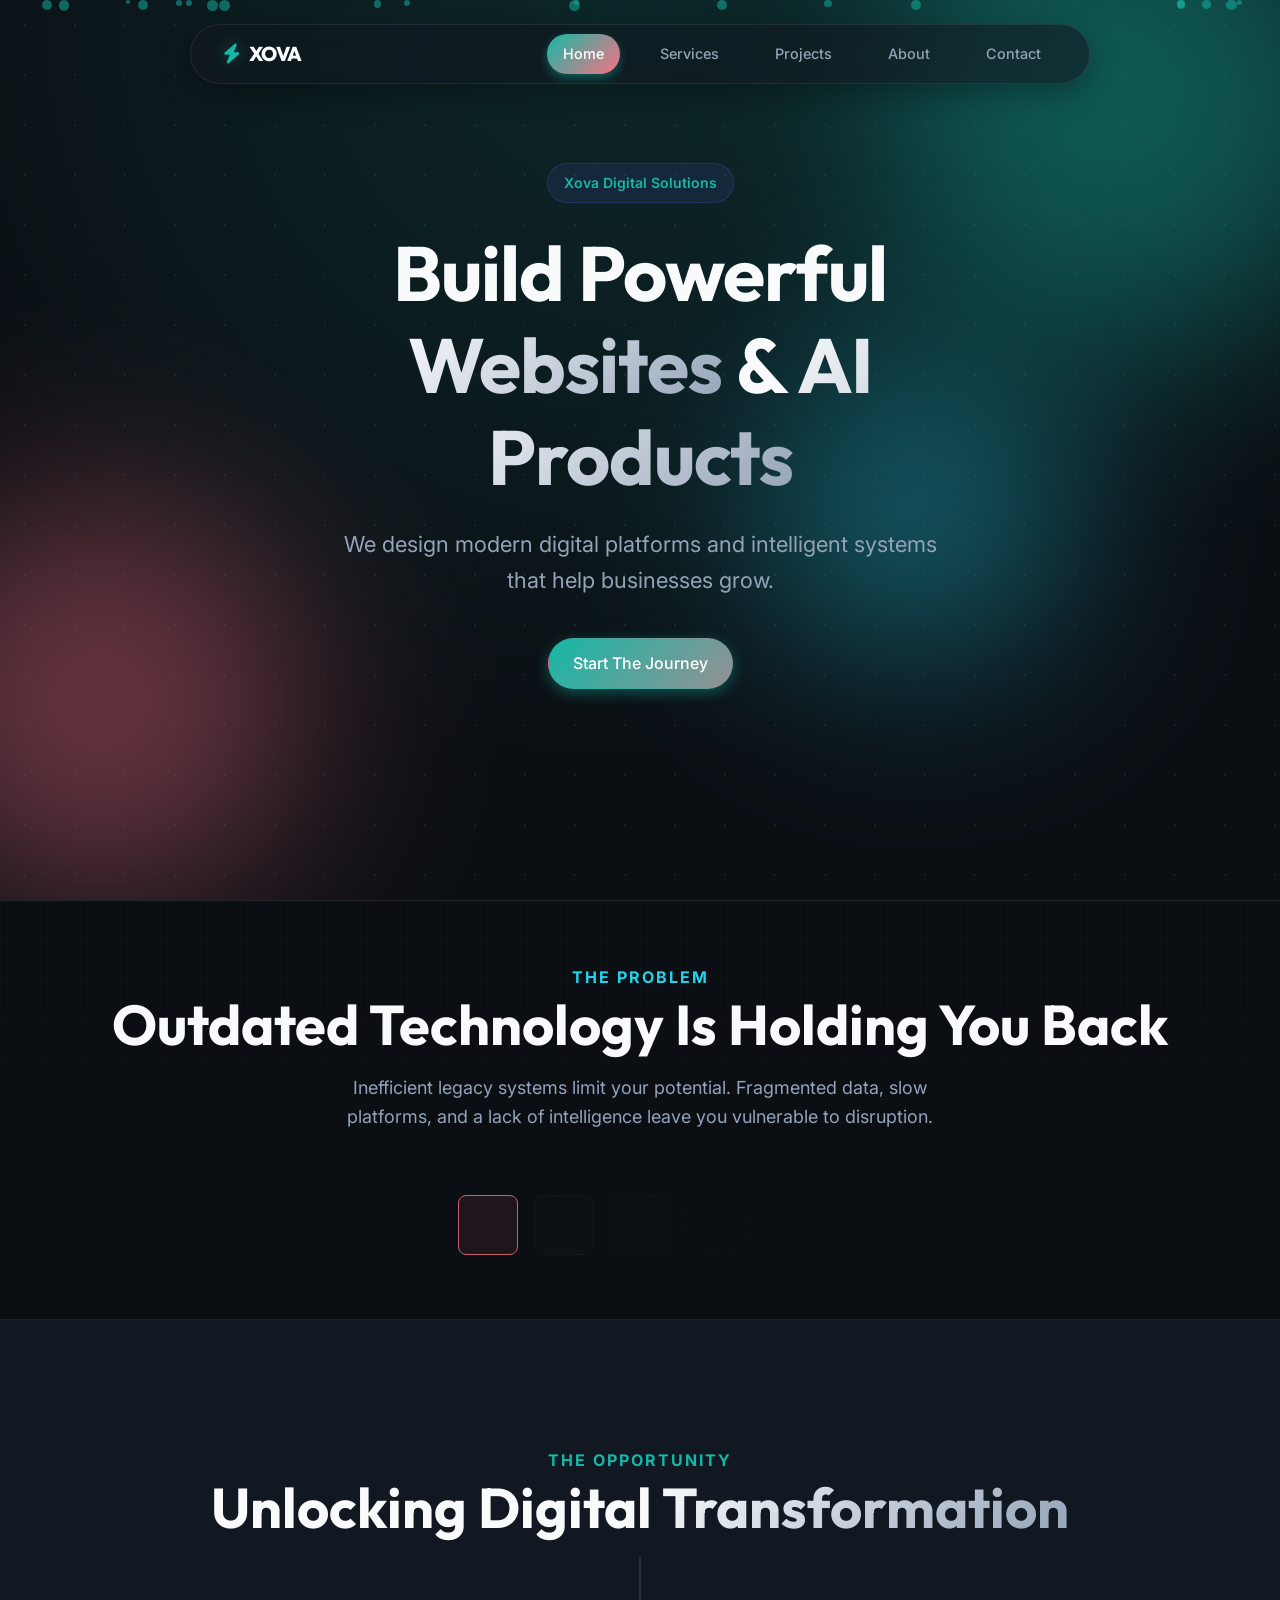
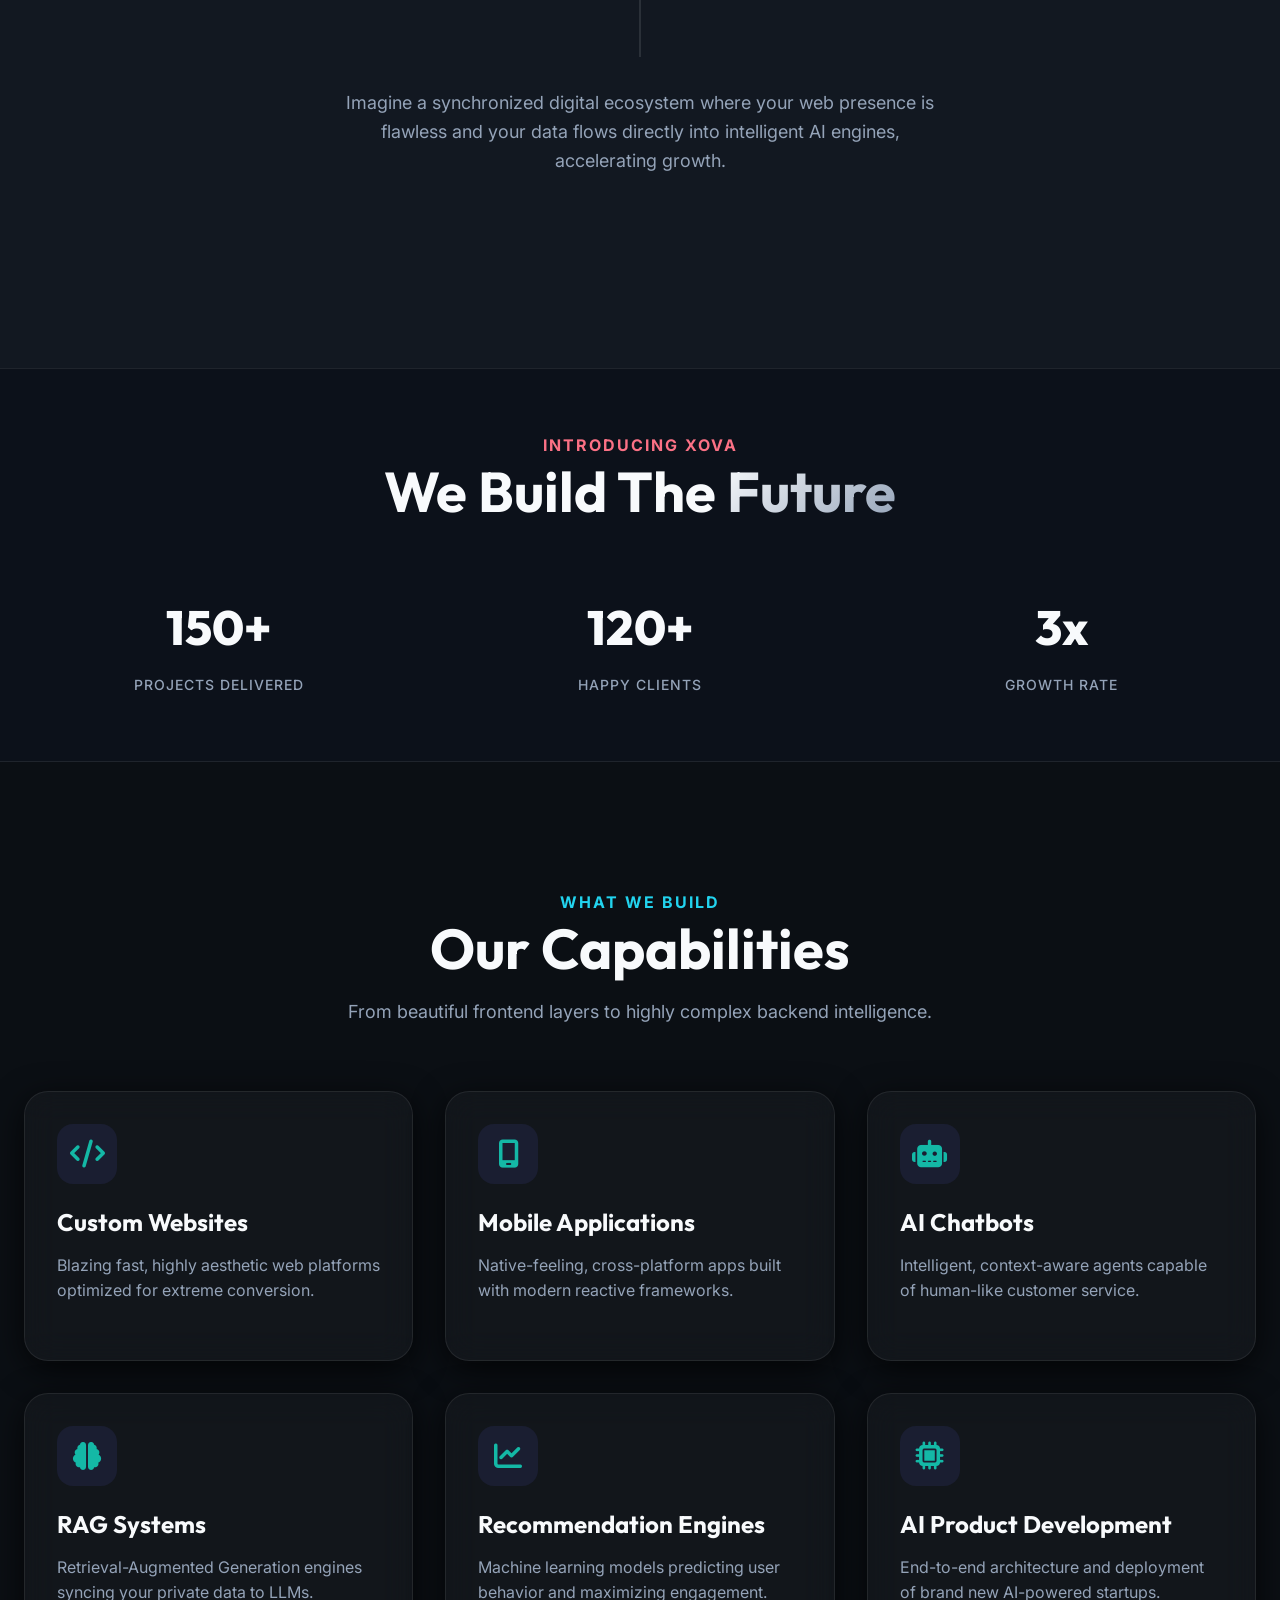
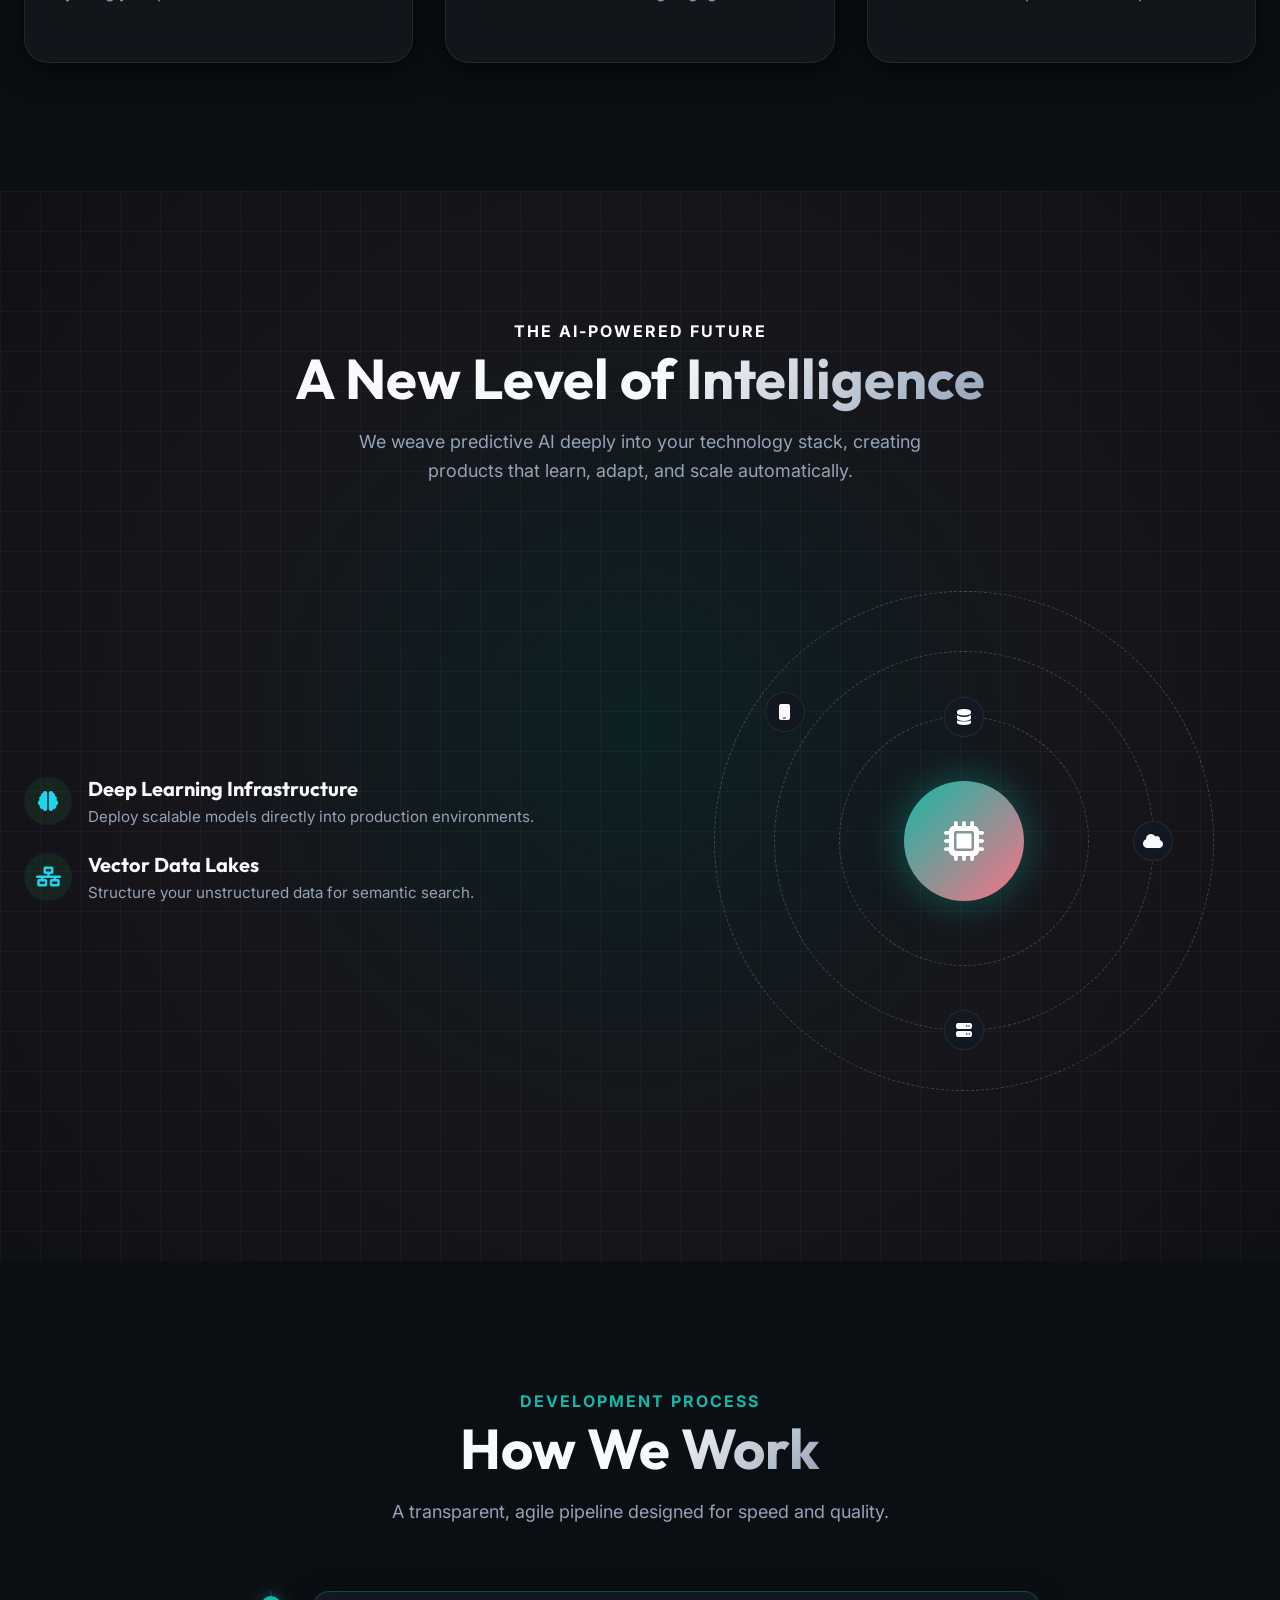
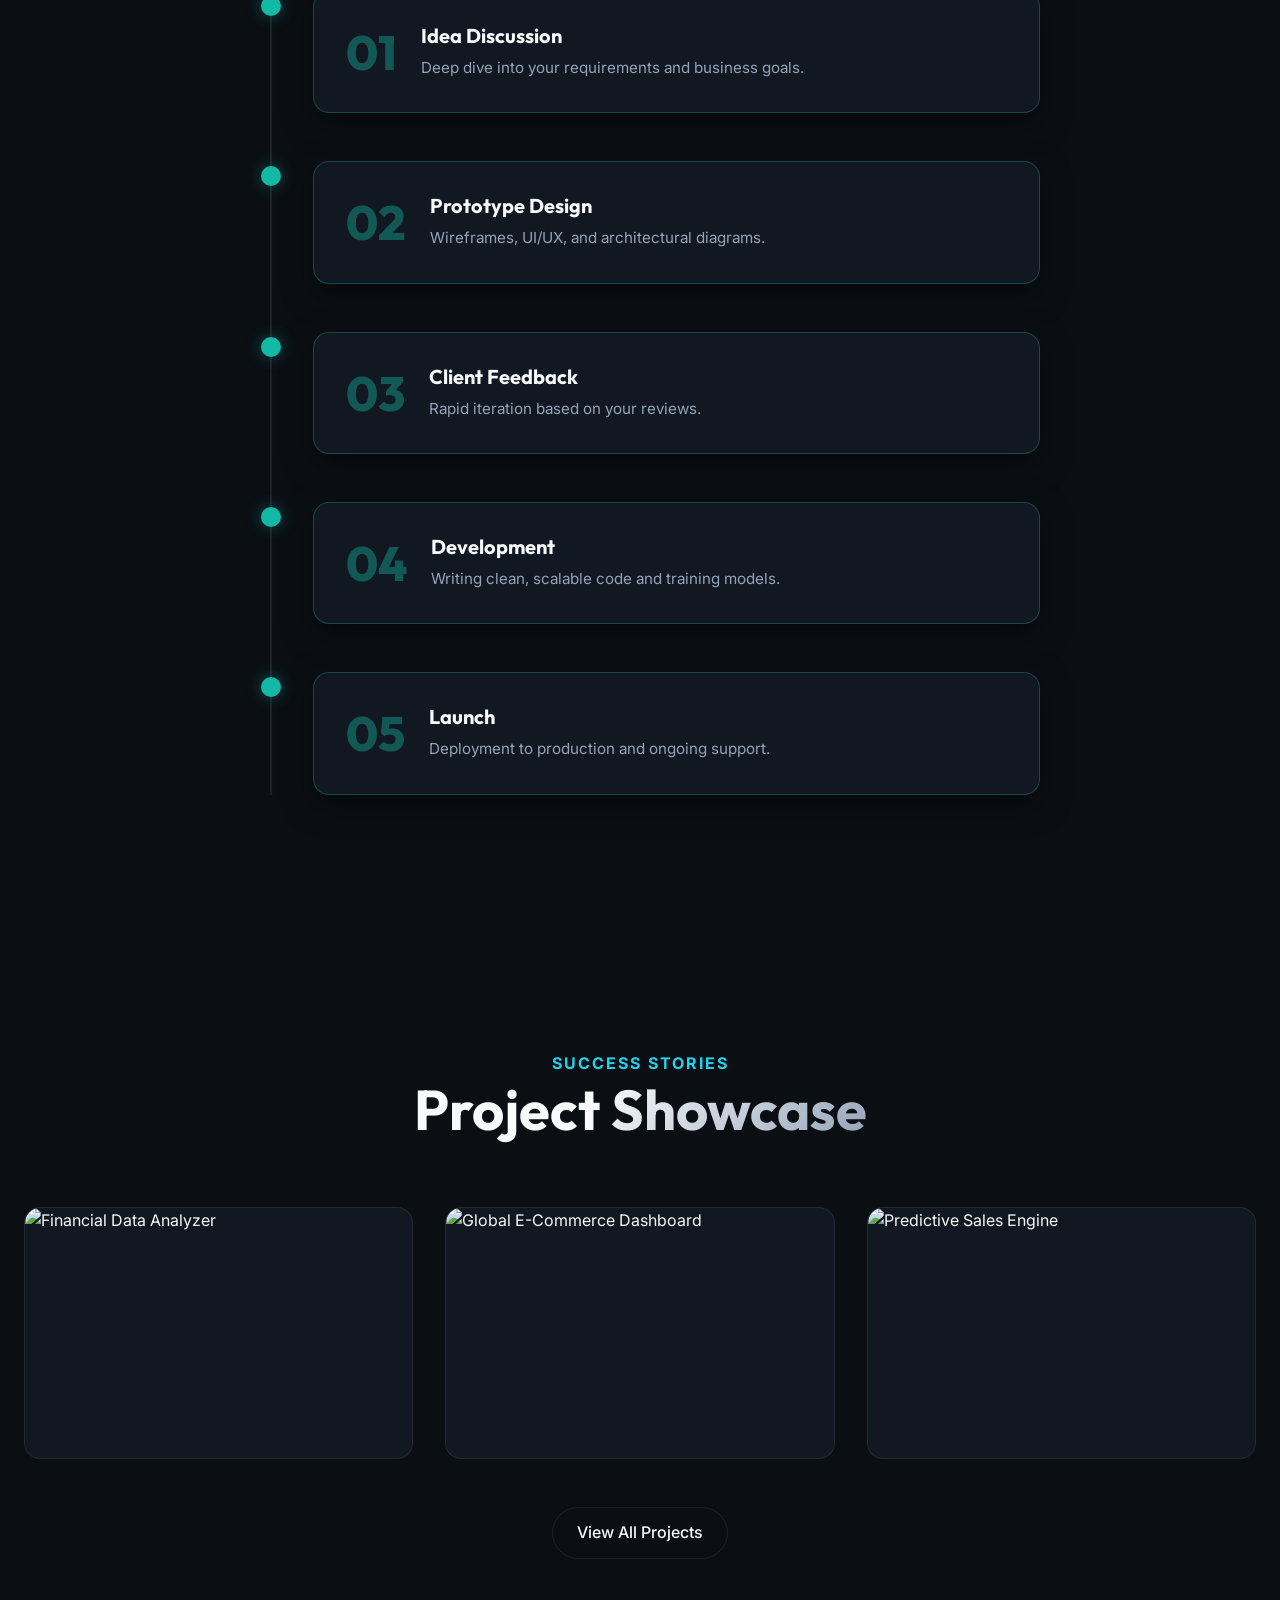
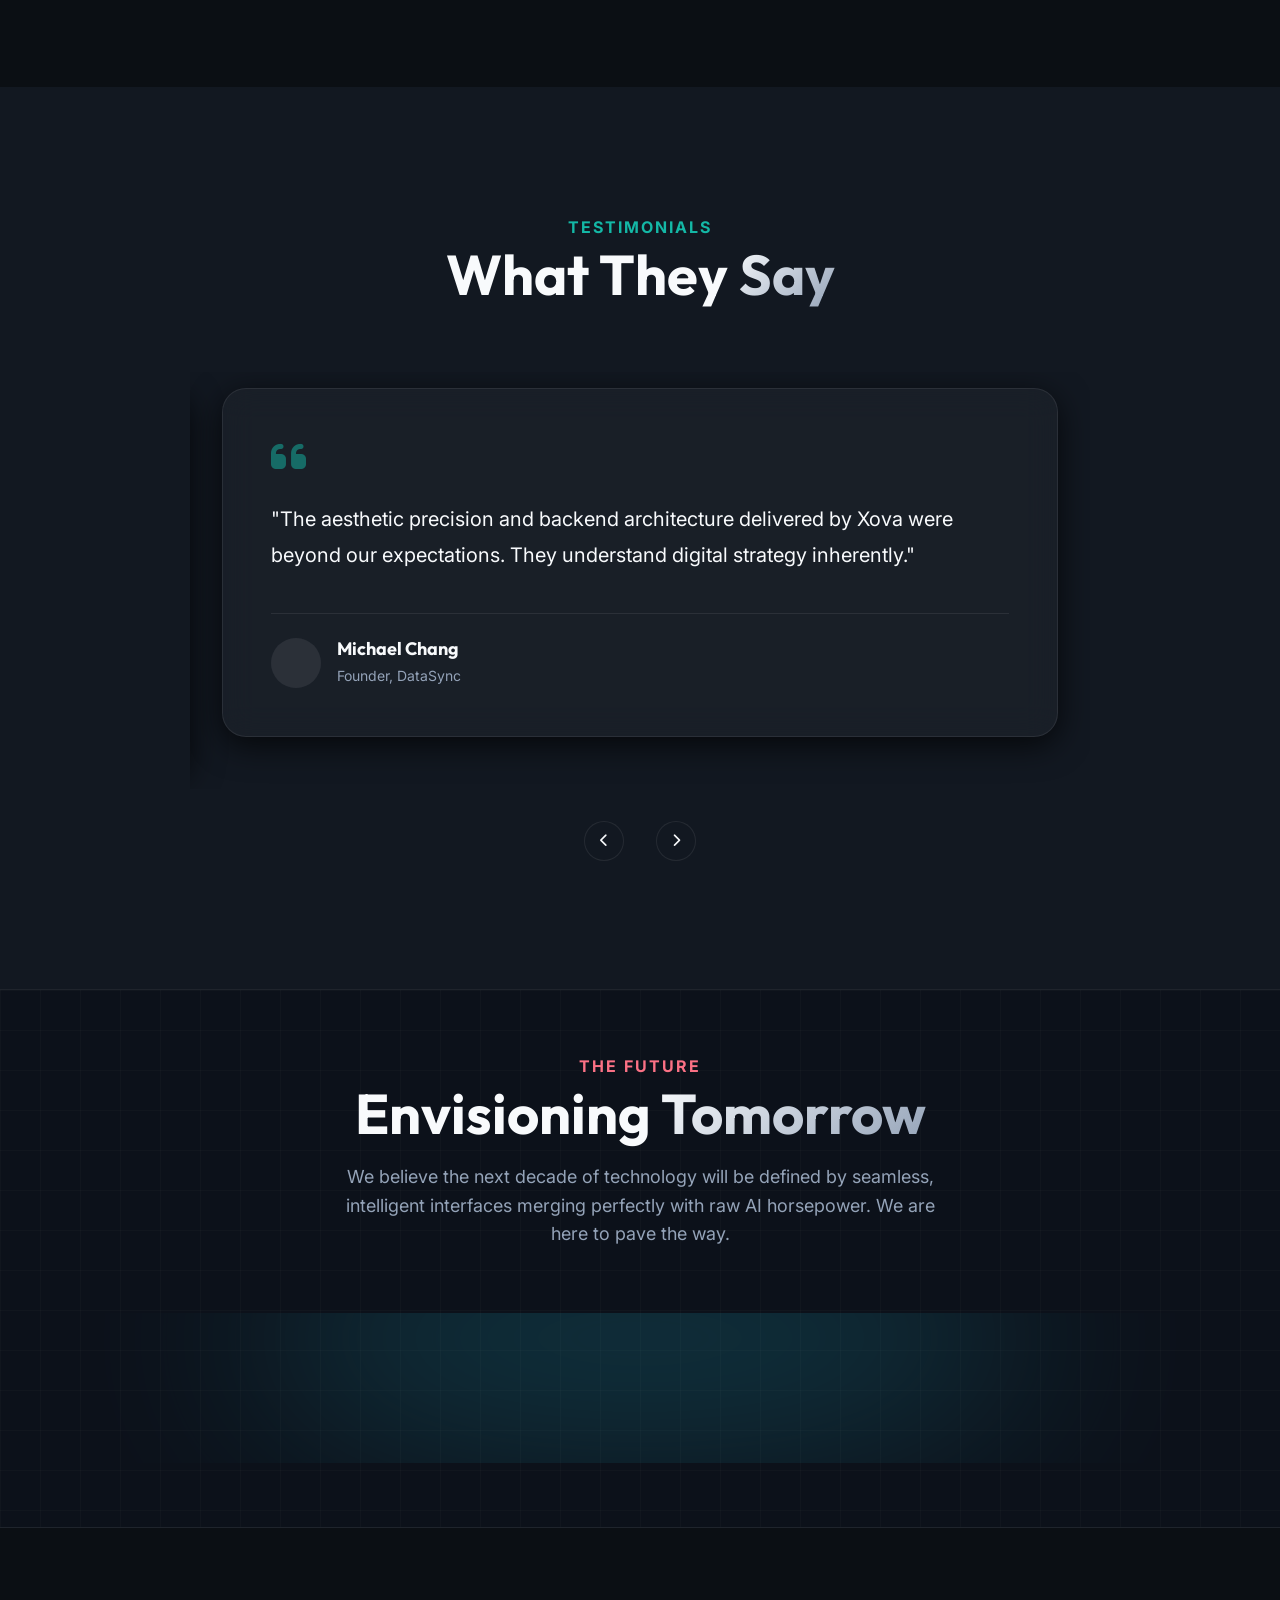
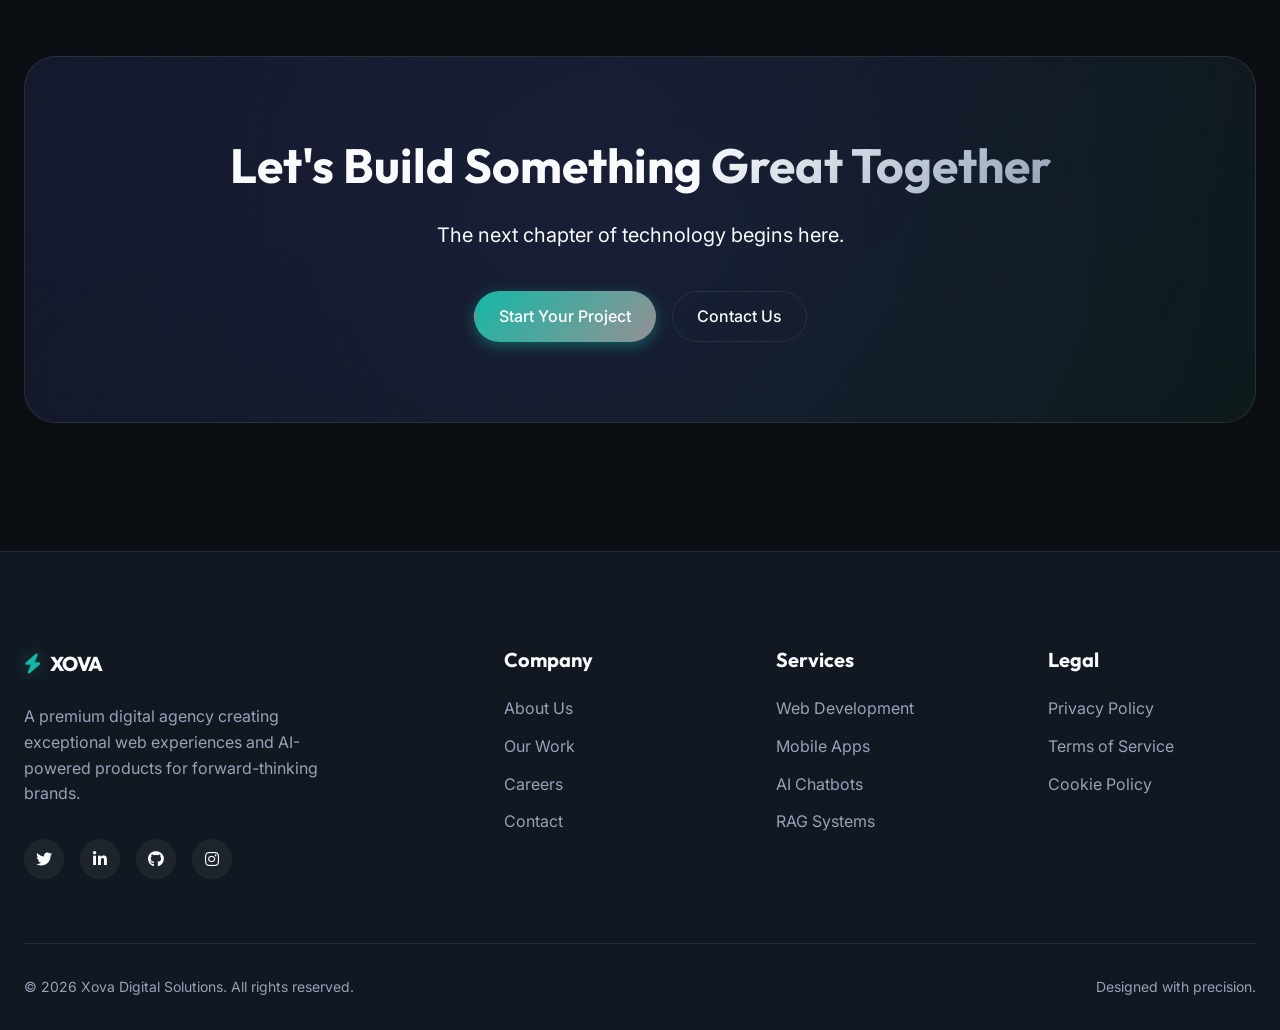
==== index.html @ dce2404e "fix structure" ====
<!DOCTYPE html>
<html lang="en">

<head>
    <meta charset="UTF-8">
    <meta name="viewport" content="width=device-width, initial-scale=1.0">
    <title>Xova Digital Solutions</title>

    <!-- FontAwesome -->
    <link rel="stylesheet" href="https://cdnjs.cloudflare.com/ajax/libs/font-awesome/6.4.0/css/all.min.css">

    <!-- Custom CSS -->
    <link rel="stylesheet" href="css/styles.css">
</head>

<body>

    <!-- Scroll Progress Bar -->
    <div class="scroll-progress-container">
        <div class="scroll-progress-bar" id="scrollProgress"></div>
    </div>

    <!-- ================= NAVIGATION BAR ================= -->
    <nav class="navbar">
        <div class="container">
            <a href="index.html" class="logo">
                <i class="fa-solid fa-bolt logo-accent"></i> XOVA
            </a>

            <div class="nav-links">
                <a href="index.html" class="active">Home</a>
                <a href="services.html">Services</a>
                <a href="projects.html">Projects</a>
                <a href="about.html">About</a>
                <a href="contact.html">Contact</a>
            </div>

            <button class="mobile-menu-btn">
                <i class="fa-solid fa-bars"></i>
            </button>
        </div>
    </nav>

    <!-- ================= HERO SECTION ================= -->
    <section class="hero" id="home">
        <div class="hero-bg-shapes">
            <div class="dot-grid"></div>
            <div class="particles" id="heroParticles"></div>
            <div class="shape shape-1"></div>
            <div class="shape shape-2"></div>
            <div class="shape shape-3"></div>
        </div>
        <div class="container hero-content">
            <div class="hero-badge">Xova Digital Solutions</div>
            <h1 class="reveal">Build Powerful <span class="text-gradient">Websites</span> & <span
                    class="text-gradient">AI Products</span></h1>
            <p class="reveal" style="transition-delay: 0.1s;">We design modern digital platforms and intelligent systems
                that help businesses grow.</p>
            <div class="hero-cta reveal" style="transition-delay: 0.2s;">
                <a href="#problem" class="btn btn-primary">Start The Journey</a>
            </div>
        </div>
    </section>

    <!-- ================= SCENE 1: THE PROBLEM ================= -->
    <section id="problem" class="trust-stats" style="background:var(--dark);">
        <div class="bg-grid broken-grid"></div>
        <div class="container scene-wrapper">
            <div class="section-header reveal">
                <span class="text-accent" style="font-weight: 700; letter-spacing: 2px;">THE PROBLEM</span>
                <h2 class="section-title">Outdated Technology Is Holding You Back</h2>
                <p class="section-subtitle">Inefficient legacy systems limit your potential. Fragmented data, slow
                    platforms, and a lack of intelligence leave you vulnerable to disruption.</p>
            </div>

            <div class="fade-blocks reveal">
                <div class="fade-block"></div>
                <div class="fade-block"></div>
                <div class="fade-block"></div>
                <div class="fade-block"></div>
                <div class="fade-block"></div>
            </div>
        </div>
    </section>

    <!-- ================= SCENE 2: THE OPPORTUNITY ================= -->
    <section id="opportunity" style="background:var(--dark-surface);">
        <div class="container scene-wrapper text-center">
            <div class="section-header reveal">
                <span class="text-primary" style="font-weight: 700; letter-spacing: 2px;">THE OPPORTUNITY</span>
                <h2 class="section-title">Unlocking Digital <span class="text-gradient">Transformation</span></h2>
                <div class="flowing-line-container">
                    <div class="flowing-line-fill"></div>
                </div>
                <p class="section-subtitle">Imagine a synchronized digital ecosystem where your web presence is flawless
                    and your data flows directly into intelligent AI engines, accelerating growth.</p>
            </div>
        </div>
    </section>

    <!-- ================= SCENE 3: INTRODUCING XOVA ================= -->
    <section id="introducing" class="trust-stats">
        <div class="container scene-wrapper">
            <div class="section-header reveal">
                <span class="text-secondary"
                    style="font-weight: 700; letter-spacing: 2px; color:var(--secondary)">INTRODUCING XOVA</span>
                <h2 class="section-title">We Build The <span class="text-gradient">Future</span></h2>
            </div>
            <div class="stats-grid reveal">
                <div class="stat-item">
                    <div class="stat-number" data-target="150+">0</div>
                    <div class="stat-label">Projects Delivered</div>
                </div>
                <div class="stat-item">
                    <div class="stat-number" data-target="120+">0</div>
                    <div class="stat-label">Happy Clients</div>
                </div>
                <div class="stat-item">
                    <div class="stat-number" data-target="3x">0</div>
                    <div class="stat-label">Growth Rate</div>
                </div>
            </div>
        </div>
    </section>

    <!-- ================= SCENE 4: WHAT WE BUILD ================= -->
    <section id="services">
        <div class="container scene-wrapper">
            <div class="section-header reveal">
                <span class="text-accent" style="font-weight: 700; letter-spacing: 2px;">WHAT WE BUILD</span>
                <h2 class="section-title">Our Capabilities</h2>
                <p class="section-subtitle">From beautiful frontend layers to highly complex backend intelligence.</p>
            </div>

            <div class="services-grid">
                <div class="service-card glass-card reveal">
                    <div class="service-icon"><i class="fa-solid fa-code"></i></div>
                    <h3>Custom Websites</h3>
                    <p>Blazing fast, highly aesthetic web platforms optimized for extreme conversion.</p>
                </div>
                <div class="service-card glass-card reveal" style="transition-delay: 0.1s;">
                    <div class="service-icon"><i class="fa-solid fa-mobile-screen"></i></div>
                    <h3>Mobile Applications</h3>
                    <p>Native-feeling, cross-platform apps built with modern reactive frameworks.</p>
                </div>
                <div class="service-card glass-card reveal" style="transition-delay: 0.2s;">
                    <div class="service-icon"><i class="fa-solid fa-robot"></i></div>
                    <h3>AI Chatbots</h3>
                    <p>Intelligent, context-aware agents capable of human-like customer service.</p>
                </div>
                <div class="service-card glass-card reveal" style="transition-delay: 0.3s;">
                    <div class="service-icon"><i class="fa-solid fa-brain"></i></div>
                    <h3>RAG Systems</h3>
                    <p>Retrieval-Augmented Generation engines syncing your private data to LLMs.</p>
                </div>
                <div class="service-card glass-card reveal" style="transition-delay: 0.4s;">
                    <div class="service-icon"><i class="fa-solid fa-chart-line"></i></div>
                    <h3>Recommendation Engines</h3>
                    <p>Machine learning models predicting user behavior and maximizing engagement.</p>
                </div>
                <div class="service-card glass-card reveal" style="transition-delay: 0.5s;">
                    <div class="service-icon"><i class="fa-solid fa-microchip"></i></div>
                    <h3>AI Product Development</h3>
                    <p>End-to-end architecture and deployment of brand new AI-powered startups.</p>
                </div>
            </div>
        </div>
    </section>

    <!-- ================= SCENE 5: AI-POWERED SOLUTIONS ================= -->
    <section class="solutions pb-0">
        <!-- Chroma Grid Background -->
        <div class="chroma-waves"></div>
        <div class="chroma-grid-bg"></div>

        <div class="container scene-wrapper">
            <div class="section-header reveal text-center">
                <span style="color:white; font-weight: 700; letter-spacing: 2px;">THE AI-POWERED FUTURE</span>
                <h2 class="section-title">A New Level of <span class="text-gradient"
                        style="color:var(--primary)">Intelligence</span></h2>
                <p class="section-subtitle">We weave predictive AI deeply into your technology stack, creating products
                    that learn, adapt, and scale automatically.</p>
            </div>

            <div class="solutions-grid" style="margin-top: 4rem;">
                <div class="solutions-content reveal-left">
                    <div class="solutions-list">
                        <div class="solution-item">
                            <div class="solution-icon"><i class="fa-solid fa-brain"></i></div>
                            <div class="solution-text">
                                <h4>Deep Learning Infrastructure</h4>
                                <p>Deploy scalable models directly into production environments.</p>
                            </div>
                        </div>
                        <div class="solution-item">
                            <div class="solution-icon"><i class="fa-solid fa-network-wired"></i></div>
                            <div class="solution-text">
                                <h4>Vector Data Lakes</h4>
                                <p>Structure your unstructured data for semantic search.</p>
                            </div>
                        </div>
                    </div>
                </div>

                <div class="solutions-visual reveal-right">
                    <div class="orbit orbit-1">
                        <div class="orbit-node"><i class="fa-solid fa-database"></i></div>
                    </div>
                    <div class="orbit orbit-2">
                        <div class="orbit-node"><i class="fa-solid fa-server"></i></div>
                        <div class="orbit-node"><i class="fa-solid fa-cloud"></i></div>
                    </div>
                    <div class="orbit orbit-3">
                        <div class="orbit-node"><i class="fa-solid fa-mobile"></i></div>
                    </div>
                    <div class="ai-core">
                        <i class="fa-solid fa-microchip"></i>
                    </div>
                </div>
            </div>
        </div>
    </section>

    <!-- ================= SCENE 6: HOW WE WORK ================= -->
    <section class="process" id="process">
        <div class="container scene-wrapper">
            <div class="section-header reveal">
                <span class="text-primary" style="font-weight: 700; letter-spacing: 2px;">DEVELOPMENT PROCESS</span>
                <h2 class="section-title">How We <span class="text-gradient">Work</span></h2>
                <p class="section-subtitle">A transparent, agile pipeline designed for speed and quality.</p>
            </div>

            <div class="timeline-container">
                <div class="timeline-line">
                    <div class="timeline-progress"></div>
                </div>

                <div class="timeline-steps">
                    <div class="timeline-step">
                        <div class="step-dot"></div>
                        <div class="step-content">
                            <div class="step-number">01</div>
                            <div class="step-text">
                                <h3>Idea Discussion</h3>
                                <p>Deep dive into your requirements and business goals.</p>
                            </div>
                        </div>
                    </div>

                    <div class="timeline-step">
                        <div class="step-dot"></div>
                        <div class="step-content">
                            <div class="step-number">02</div>
                            <div class="step-text">
                                <h3>Prototype Design</h3>
                                <p>Wireframes, UI/UX, and architectural diagrams.</p>
                            </div>
                        </div>
                    </div>

                    <div class="timeline-step">
                        <div class="step-dot"></div>
                        <div class="step-content">
                            <div class="step-number">03</div>
                            <div class="step-text">
                                <h3>Client Feedback</h3>
                                <p>Rapid iteration based on your reviews.</p>
                            </div>
                        </div>
                    </div>

                    <div class="timeline-step">
                        <div class="step-dot"></div>
                        <div class="step-content">
                            <div class="step-number">04</div>
                            <div class="step-text">
                                <h3>Development</h3>
                                <p>Writing clean, scalable code and training models.</p>
                            </div>
                        </div>
                    </div>

                    <div class="timeline-step">
                        <div class="step-dot"></div>
                        <div class="step-content">
                            <div class="step-number">05</div>
                            <div class="step-text">
                                <h3>Launch</h3>
                                <p>Deployment to production and ongoing support.</p>
                            </div>
                        </div>
                    </div>
                </div>
            </div>
        </div>
    </section>

    <!-- ================= SCENE 7: PROJECT SHOWCASE ================= -->
    <section class="projects">
        <div class="container scene-wrapper">
            <div class="section-header reveal">
                <span class="text-accent" style="font-weight: 700; letter-spacing: 2px;">SUCCESS STORIES</span>
                <h2 class="section-title">Project <span class="text-gradient">Showcase</span></h2>
            </div>

            <div class="projects-grid">
                <div class="project-card reveal">
                    <div class="project-img">
                        <img src="https://images.unsplash.com/photo-1551288049-bebda4e38f71?ixlib=rb-4.0.3&auto=format&fit=crop&w=800&q=80"
                            alt="Financial Data Analyzer" loading="lazy">
                    </div>
                    <div class="project-overlay">
                        <span class="project-category">AI Integration</span>
                        <h3 class="project-title">Financial Data Analyzer</h3>
                        <a href="projects.html" class="view-project-btn">Read Story <i
                                class="fa-solid fa-arrow-right"></i></a>
                    </div>
                </div>
                <div class="project-card reveal" style="transition-delay: 0.1s;">
                    <div class="project-img">
                        <img src="https://images.unsplash.com/photo-1460925895917-afdab827c52f?ixlib=rb-4.0.3&auto=format&fit=crop&w=800&q=80"
                            alt="Global E-Commerce Dashboard" loading="lazy">
                    </div>
                    <div class="project-overlay">
                        <span class="project-category">Web Platform</span>
                        <h3 class="project-title">Global E-Commerce Dashboard</h3>
                        <a href="projects.html" class="view-project-btn">Read Story <i
                                class="fa-solid fa-arrow-right"></i></a>
                    </div>
                </div>
                <div class="project-card reveal" style="transition-delay: 0.2s;">
                    <div class="project-img">
                        <img src="https://images.unsplash.com/photo-1526628953301-3e589a6a8b74?ixlib=rb-4.0.3&auto=format&fit=crop&w=800&q=80"
                            alt="Predictive Sales Engine" loading="lazy">
                    </div>
                    <div class="project-overlay">
                        <span class="project-category">Machine Learning</span>
                        <h3 class="project-title">Predictive Sales Engine</h3>
                        <a href="projects.html" class="view-project-btn">Read Story <i
                                class="fa-solid fa-arrow-right"></i></a>
                    </div>
                </div>
            </div>
            <div class="text-center" style="margin-top: 3rem;">
                <a href="projects.html" class="btn btn-outline reveal">View All Projects</a>
            </div>
        </div>
    </section>

    <!-- ================= SCENE 8: CLIENT TESTIMONIALS ================= -->
    <section class="testimonials" style="background:var(--dark-surface);">
        <div class="container scene-wrapper">
            <div class="section-header reveal">
                <span class="text-primary" style="font-weight: 700; letter-spacing: 2px;">TESTIMONIALS</span>
                <h2 class="section-title">What They <span class="text-gradient">Say</span></h2>
            </div>

            <div class="testimonial-slider reveal">
                <div class="testimonial-track-container">
                    <div class="testimonial-track">
                        <div class="testimonial-slide">
                            <div class="glass-card">
                                <i class="fa-solid fa-quote-left quote-icon"></i>
                                <p class="testimonial-text">"Xova completely transformed our narrative. They built not
                                    just a highly performant app, but an intelligent layer over our data that has
                                    tripled our engagement."</p>
                                <div class="testimonial-author">
                                    <div class="author-avatar"
                                        style="background-image: url('https://randus.org/photos/users/1.jpg');"></div>
                                    <div class="author-info">
                                        <h4>Sarah Jenkins</h4>
                                        <span>CTO, TechFlow</span>
                                    </div>
                                </div>
                            </div>
                        </div>
                        <div class="testimonial-slide">
                            <div class="glass-card">
                                <i class="fa-solid fa-quote-left quote-icon"></i>
                                <p class="testimonial-text">"The aesthetic precision and backend architecture delivered
                                    by Xova were beyond our expectations. They understand digital strategy inherently."
                                </p>
                                <div class="testimonial-author">
                                    <div class="author-avatar"
                                        style="background-image: url('https://randus.org/photos/users/2.jpg');"></div>
                                    <div class="author-info">
                                        <h4>Michael Chang</h4>
                                        <span>Founder, DataSync</span>
                                    </div>
                                </div>
                            </div>
                        </div>
                    </div>
                </div>
                <div class="slider-controls">
                    <button class="slider-btn prev"><i class="fa-solid fa-chevron-left"></i></button>
                    <div class="slider-dots">
                        <span class="slider-dot active"></span>
                        <span class="slider-dot"></span>
                    </div>
                    <button class="slider-btn next"><i class="fa-solid fa-chevron-right"></i></button>
                </div>
            </div>
        </div>
    </section>

    <!-- ================= SCENE 9: THE FUTURE ================= -->
    <section id="vision" class="trust-stats pb-0 text-center">
        <div class="bg-grid"></div>
        <div class="container scene-wrapper">
            <div class="section-header reveal">
                <span style="color:var(--secondary); font-weight: 700; letter-spacing: 2px;">THE FUTURE</span>
                <h2 class="section-title">Envisioning <span class="text-gradient">Tomorrow</span></h2>
                <p class="section-subtitle">We believe the next decade of technology will be defined by seamless,
                    intelligent interfaces merging perfectly with raw AI horsepower. We are here to pave the way.</p>
            </div>

            <div class="hero-bg-shapes" style="position: relative; height: 150px; overflow: hidden; margin-top:2rem;">
                <div class="shape shape-3"
                    style="top:-50%; left:50%; width:800px; height:200px; transform: translateX(-50%); opacity:0.2">
                </div>
            </div>
        </div>
    </section>

    <!-- ================= FINAL CALL TO ACTION ================= -->
    <section class="cta">
        <div class="container">
            <div class="cta-box reveal">
                <div class="cta-content">
                    <h2>Let's Build Something <span class="text-gradient">Great Together</span></h2>
                    <p>The next chapter of technology begins here.</p>
                    <div class="cta-buttons">
                        <a href="contact.html" class="btn btn-primary">Start Your Project</a>
                        <a href="contact.html" class="btn btn-outline">Contact Us</a>
                    </div>
                </div>
            </div>
        </div>
    </section>

    <!-- ================= FOOTER ================= -->
    <footer class="footer">
        <div class="container">
            <div class="footer-grid reveal">
                <div class="footer-brand">
                    <a href="index.html" class="logo">
                        <i class="fa-solid fa-bolt logo-accent"></i> XOVA
                    </a>
                    <p>A premium digital agency creating exceptional web experiences and AI-powered products for
                        forward-thinking brands.</p>
                    <div class="social-links">
                        <a href="#"><i class="fa-brands fa-twitter"></i></a>
                        <a href="#"><i class="fa-brands fa-linkedin-in"></i></a>
                        <a href="#"><i class="fa-brands fa-github"></i></a>
                        <a href="#"><i class="fa-brands fa-instagram"></i></a>
                    </div>
                </div>

                <div>
                    <h4 class="footer-title">Company</h4>
                    <ul class="footer-links">
                        <li><a href="about.html">About Us</a></li>
                        <li><a href="projects.html">Our Work</a></li>
                        <li><a href="contact.html">Careers</a></li>
                        <li><a href="contact.html">Contact</a></li>
                    </ul>
                </div>

                <div>
                    <h4 class="footer-title">Services</h4>
                    <ul class="footer-links">
                        <li><a href="services.html">Web Development</a></li>
                        <li><a href="services.html">Mobile Apps</a></li>
                        <li><a href="services.html">AI Chatbots</a></li>
                        <li><a href="services.html">RAG Systems</a></li>
                    </ul>
                </div>

                <div>
                    <h4 class="footer-title">Legal</h4>
                    <ul class="footer-links">
                        <li><a href="#">Privacy Policy</a></li>
                        <li><a href="#">Terms of Service</a></li>
                        <li><a href="#">Cookie Policy</a></li>
                    </ul>
                </div>
            </div>

            <div class="footer-bottom">
                <p>&copy; 2026 Xova Digital Solutions. All rights reserved.</p>
                <p>Designed with precision.</p>
            </div>
        </div>
    </footer>

    <!-- Scripts -->
    <script src="js/script.js"></script>
</body>

</html>
---- css/styles.css ----
/* =========================================
   XOVA DIGITAL SOLUTIONS - DESIGN SYSTEM
   ========================================= */

@import url('https://fonts.googleapis.com/css2?family=Inter:wght@300;400;500;600;700;800&family=Outfit:wght@400;500;600;700;800&display=swap');

:root {
  /* Narrative Color Palette (Teal & Coral) */
  --primary: #14B8A6;
  --secondary: #FB7185;
  --primary-glow: rgba(20, 184, 166, 0.4);
  --dark: #0B0F14;
  --dark-surface: #121821;
  --light: #F8FAFC;
  --accent: #22D3EE;
  --text-muted: #94A3B8;
  --text-light: #F8FAFC;
  --glow-soft: rgba(251, 113, 133, 0.4);
  
  /* Glassmorphism */
  --glass-bg: rgba(18, 24, 33, 0.6);
  --glass-border: rgba(255, 255, 255, 0.08);
  --glass-shadow: 0 8px 32px 0 rgba(0, 0, 0, 0.7);

  /* Gradients */
  --bg-gradient: radial-gradient(circle at top, rgba(20, 184, 166, 0.15), var(--dark) 70%);
  --text-gradient: linear-gradient(135deg, #F8FAFC 0%, #94A3B8 100%);
  --brand-gradient: linear-gradient(135deg, var(--primary) 0%, var(--secondary) 100%);
  --chroma-gradient: linear-gradient(135deg, #14B8A6, #FB7185, #22D3EE);
  --secondary-gradient: linear-gradient(135deg, #FB7185, #22D3EE);
  
  /* Typography */
  --font-sans: 'Inter', sans-serif;
  --font-display: 'Outfit', sans-serif;
  
  /* Layout */
  --max-width: 1280px;
  --header-height: 80px;

  /* Transitions */
  --transition-fast: 200ms cubic-bezier(0.4, 0, 0.2, 1);
  --transition-normal: 300ms cubic-bezier(0.4, 0, 0.2, 1);
  --transition-slow: 500ms cubic-bezier(0.4, 0, 0.2, 1);
}

/* =========================================
   RESET & BASE STYLES
   ========================================= */
* {
  margin: 0;
  padding: 0;
  box-sizing: border-box;
}

html {
  scroll-behavior: smooth;
  font-size: 16px;
}

body {
  font-family: var(--font-sans);
  background-color: var(--dark);
  color: var(--light);
  line-height: 1.6;
  overflow-x: hidden;
  background-image: var(--bg-gradient);
  background-attachment: fixed;
}

h1, h2, h3, h4, h5, h6 {
  font-family: var(--font-display);
  font-weight: 700;
  line-height: 1.2;
}

a {
  text-decoration: none;
  color: inherit;
  transition: color var(--transition-fast);
}

ul {
  list-style: none;
}

img {
  max-width: 100%;
  height: auto;
  display: block;
}

.container {
  max-width: var(--max-width);
  margin: 0 auto;
  padding: 0 1.5rem;
}

section {
  padding: 8rem 0; /* Increase padding for story breathing room */
  position: relative;
}

.scene-wrapper {
  position: relative;
  z-index: 2;
}

.bg-grid {
  position: absolute;
  inset: 0;
  background-size: 40px 40px;
  background-image: 
    linear-gradient(to right, rgba(255, 255, 255, 0.02) 1px, transparent 1px),
    linear-gradient(to bottom, rgba(255, 255, 255, 0.02) 1px, transparent 1px);
  z-index: 0;
  pointer-events: none;
}

.broken-grid {
  mask-image: linear-gradient(to bottom, black 20%, transparent 80%);
  -webkit-mask-image: linear-gradient(to bottom, black 20%, transparent 80%);
  animation: bgScroll 100s linear infinite reverse;
  will-change: transform, background-position;
}

/* =========================================
   UTILITIES
   ========================================= */
.text-gradient {
  background: var(--text-gradient);
  -webkit-background-clip: text;
  -webkit-text-fill-color: transparent;
  background-clip: text;
}

.text-primary { color: var(--primary); }
.text-accent { color: var(--accent); }
.text-muted { color: var(--text-muted); }
.text-center { text-align: center; }

.section-header {
  margin-bottom: 4rem;
  text-align: center;
}

.section-title {
  font-size: 2.5rem;
  margin-bottom: 1rem;
}

@media (min-width: 768px) {
  .section-title { font-size: 3.5rem; }
}

.section-subtitle {
  color: var(--text-muted);
  font-size: 1.125rem;
  max-width: 600px;
  margin: 0 auto;
}

/* =========================================
   BUTTONS
   ========================================= */
.btn {
  display: inline-flex;
  align-items: center;
  justify-content: center;
  padding: 0.75rem 1.5rem;
  border-radius: 9999px;
  font-weight: 500;
  font-family: var(--font-sans);
  cursor: pointer;
  border: 1px solid transparent;
  gap: 0.5rem;
  /* Support magnetic pull variables via JS */
  --mag-x: 0px;
  --mag-y: 0px;
  transform: translate(var(--mag-x), var(--mag-y));
  transition: border-color var(--transition-normal); /* remove transform from transition so JS takes over instantly */
}

.btn-primary {
  background: var(--brand-gradient);
  background-size: 200% auto;
  color: white;
  box-shadow: 0 4px 14px var(--primary-glow);
  transition: box-shadow 0.3s ease, background-position 0.3s ease, border-color var(--transition-normal);
}

.btn-primary:hover {
  box-shadow: 0 6px 20px var(--glow-soft);
  background-position: right center;
}

.btn-outline {
  background: transparent;
  border-color: var(--glass-border);
  color: var(--light);
}

.btn-outline:hover {
  background: rgba(255, 255, 255, 0.05);
  border-color: var(--light);
}

/* =========================================
   GLASSMORPHISM COMPONENTS
   ========================================= */
.glass-card {
  background: rgba(255, 255, 255, 0.03);
  backdrop-filter: blur(16px);
  -webkit-backdrop-filter: blur(16px);
  border: 1px solid var(--glass-border);
  border-radius: 1.5rem;
  padding: 2rem;
  transition: box-shadow var(--transition-normal), border-color var(--transition-normal);
  box-shadow: var(--glass-shadow);
  position: relative;
  overflow: hidden;
  
  /* 3D tilt variables via JS */
  --rot-x: 0deg;
  --rot-y: 0deg;
  transform-style: preserve-3d;
  transform: perspective(1000px) rotateX(var(--rot-x)) rotateY(var(--rot-y));
}

.glass-card::before {
  content: '';
  position: absolute;
  top: 0;
  left: -100%;
  width: 50%;
  height: 100%;
  background: linear-gradient(
    to right,
    transparent,
    rgba(255, 255, 255, 0.05),
    transparent
  );
  transform: skewX(-20deg);
  transition: all 0.7s ease;
  z-index: 1;
}

.glass-card:hover {
  border-color: rgba(16, 185, 129, 0.4);
  box-shadow: 0 15px 50px rgba(0, 0, 0, 0.7), 0 0 25px var(--glow-soft);
  z-index: 2;
}

.glass-card:hover::before {
  left: 200%;
}

/* =========================================
   SCROLL PROGRESS BAR
   ========================================= */
.scroll-progress-container {
  position: fixed;
  top: 0;
  left: 0;
  width: 100%;
  height: 3px;
  background: transparent;
  z-index: 9999;
}

.scroll-progress-bar {
  height: 100%;
  width: 0%;
  background: var(--brand-gradient);
  transition: width 0.1s;
}

/* =========================================
   NAVIGATION BAR (PILLNAV)
   ========================================= */
.navbar {
  position: fixed;
  top: 1.5rem;
  left: 50%;
  transform: translateX(-50%);
  width: calc(100% - 3rem);
  max-width: 900px;
  height: 60px;
  z-index: 1000;
  transition: var(--transition-normal);
  background: var(--glass-bg);
  backdrop-filter: blur(12px);
  border-radius: 50px;
  border: 1px solid var(--glass-border);
  box-shadow: 0 10px 30px rgba(0,0,0,0.3);
}

.navbar.scrolled {
  background: rgba(18, 24, 33, 0.85);
  box-shadow: 0 10px 40px rgba(0,0,0,0.5);
  border-color: rgba(20, 184, 166, 0.2);
}

.navbar .container {
  display: flex;
  align-items: center;
  justify-content: space-between;
  height: 100%;
  padding: 0 2rem;
  width: 100%;
}

.logo {
  font-family: var(--font-display);
  font-size: 1.25rem;
  font-weight: 800;
  letter-spacing: -0.5px;
  display: flex;
  align-items: center;
  gap: 0.5rem;
}

.logo-accent {
  color: var(--primary);
  filter: drop-shadow(0 0 8px var(--primary-glow));
}

.nav-links {
  display: flex;
  gap: 1.5rem;
  align-items: center;
}

.nav-links a {
  font-size: 0.9rem;
  font-weight: 500;
  color: var(--text-muted);
  position: relative;
  padding: 0.5rem 1rem;
  border-radius: 999px;
  transition: all var(--transition-fast);
}

.nav-links a:hover {
  color: var(--light);
  background: rgba(20, 184, 166, 0.1);
  box-shadow: 0 0 15px rgba(20, 184, 166, 0.15);
}

.nav-links a.active {
  color: white;
  background: var(--brand-gradient);
  box-shadow: 0 4px 10px var(--primary-glow);
}

.nav-links a::after {
  display: none;
}

.mobile-menu-btn {
  display: none;
  background: none;
  border: none;
  color: var(--light);
  font-size: 1.25rem;
  cursor: pointer;
}

/* =========================================
   HERO SECTION
   ========================================= */
.hero {
  min-height: 100vh;
  display: flex;
  align-items: center;
  padding-top: var(--header-height);
  position: relative;
  overflow: hidden;
}

.hero-content {
  max-width: 800px;
  margin: 0 auto;
  position: relative;
  z-index: 10;
  text-align: center;
}

.hero-badge {
  display: inline-block;
  padding: 0.5rem 1rem;
  border-radius: 9999px;
  background: rgba(99, 102, 241, 0.1);
  border: 1px solid rgba(99, 102, 241, 0.2);
  color: var(--primary);
  font-size: 0.875rem;
  font-weight: 600;
  margin-bottom: 1.5rem;
  animation: fadeInDown 1s ease both;
}

.hero h1 {
  font-size: clamp(3rem, 6vw, 5rem);
  letter-spacing: -1px;
  margin-bottom: 1.5rem;
  animation: flexGrow 1s 0.2s ease both;
}

.hero p {
  font-size: clamp(1.125rem, 2vw, 1.375rem);
  color: var(--text-muted);
  margin-bottom: 2.5rem;
  max-width: 600px;
  margin-left: auto;
  margin-right: auto;
  animation: fadeIn 1s 0.4s ease both;
}

.hero-cta {
  display: flex;
  gap: 1rem;
  justify-content: center;
  animation: fadeIn 1s 0.6s ease both;
}

/* Hero Background Elements */
.hero-bg-shapes {
  position: absolute;
  top: 0;
  left: 0;
  width: 100%;
  height: 100%;
  z-index: 0;
  pointer-events: none;
  overflow: hidden;
}

.dot-grid {
  position: absolute;
  width: 100%;
  height: 100%;
  background-image: 
    radial-gradient(rgba(20, 184, 166, 0.4) 1px, transparent 1px);
  background-size: 50px 50px;
  opacity: 0.3;
  animation: bgScroll 30s linear infinite;
}

.shape {
  position: absolute;
  border-radius: 50%;
  filter: blur(100px);
  opacity: 0.4;
  animation: float 10s infinite ease-in-out alternate;
}

.shape-1 {
  width: 500px;
  height: 500px;
  background: var(--primary);
  top: -150px;
  right: -100px;
}

.shape-2 {
  width: 400px;
  height: 400px;
  background: var(--secondary);
  bottom: 0px;
  left: -100px;
  animation-delay: -5s;
}

.shape-3 {
  width: 300px;
  height: 300px;
  background: var(--accent);
  top: 40%;
  left: 60%;
  animation-duration: 20s;
}

/* =========================================
   TRUST STATS SECTION
   ========================================= */
.trust-stats {
  padding: 4rem 0;
  border-top: 1px solid var(--glass-border);
  border-bottom: 1px solid var(--glass-border);
  background: rgba(15, 23, 42, 0.3);
}

.stats-grid {
  display: grid;
  grid-template-columns: repeat(auto-fit, minmax(200px, 1fr));
  gap: 2rem;
  text-align: center;
}

.stat-item {
  display: flex;
  flex-direction: column;
  gap: 0.5rem;
}

.stat-number {
  font-family: var(--font-display);
  font-size: 3rem;
  font-weight: 800;
  color: var(--light);
}

.stat-label {
  color: var(--text-muted);
  font-weight: 500;
  text-transform: uppercase;
  letter-spacing: 1px;
  font-size: 0.875rem;
}

/* =========================================
   SERVICES SECTION
   ========================================= */
.services-grid {
  display: grid;
  grid-template-columns: repeat(auto-fit, minmax(320px, 1fr));
  gap: 2rem;
}

.service-card {
  height: 100%;
  display: flex;
  flex-direction: column;
}

.service-icon {
  width: 60px;
  height: 60px;
  background: rgba(99, 102, 241, 0.1);
  border-radius: 1rem;
  display: flex;
  align-items: center;
  justify-content: center;
  font-size: 1.75rem;
  color: var(--primary);
  margin-bottom: 1.5rem;
  transition: all var(--transition-normal);
}

.service-card:hover .service-icon {
  background: var(--primary);
  color: white;
  transform: scale(1.1) rotate(5deg);
}

.service-card h3 {
  font-size: 1.5rem;
  margin-bottom: 1rem;
}

.service-card p {
  color: var(--text-muted);
  margin-bottom: 1.5rem;
  flex-grow: 1;
}

.service-features {
  margin-bottom: 1.5rem;
  border-top: 1px solid var(--glass-border);
  padding-top: 1.5rem;
}

.service-features li {
  display: flex;
  align-items: center;
  gap: 0.75rem;
  color: var(--text-light);
  margin-bottom: 0.5rem;
  font-size: 0.9rem;
}

.service-features li i {
  color: var(--accent);
}

/* =========================================
   AI + WEB SOLUTIONS SECTION (CHROMA GRID)
   ========================================= */
.solutions {
  position: relative;
  overflow: hidden;
  background: transparent;
}

.chroma-grid-bg {
  position: absolute;
  top: 0;
  left: 0;
  width: 100%;
  height: 100%;
  background-image: 
    linear-gradient(rgba(255, 255, 255, 0.03) 1px, transparent 1px),
    linear-gradient(90deg, rgba(255, 255, 255, 0.03) 1px, transparent 1px);
  background-size: 40px 40px;
  z-index: 0;
  pointer-events: none;
  contain: strict;
}

.chroma-waves {
  position: absolute;
  width: 200%;
  height: 200%;
  top: -50%;
  left: -50%;
  background: radial-gradient(circle at center, rgba(20, 184, 166,0.1), rgba(251, 113, 133,0.05), transparent 60%);
  animation: spin 30s linear infinite;
  z-index: 0;
  pointer-events: none;
}

.solutions .container {
  position: relative;
  z-index: 1;
}

.solutions-grid {
  display: grid;
  grid-template-columns: 1fr 1fr;
  gap: 4rem;
  align-items: center;
}

.solutions-content h2 {
  font-size: 3rem;
  margin-bottom: 1.5rem;
}

.solutions-content p {
  color: var(--text-muted);
  font-size: 1.125rem;
  margin-bottom: 2rem;
}

.solutions-list {
  display: grid;
  gap: 1.5rem;
}

.solution-item {
  display: flex;
  gap: 1rem;
  align-items: flex-start;
}

.solution-icon {
  width: 48px;
  height: 48px;
  background: rgba(34, 197, 94, 0.1);
  border-radius: 50%;
  display: flex;
  align-items: center;
  justify-content: center;
  color: var(--accent);
  font-size: 1.25rem;
  flex-shrink: 0;
}

.solution-text h4 {
  font-size: 1.25rem;
  margin-bottom: 0.25rem;
}

.solution-text p {
  font-size: 0.95rem;
  margin-bottom: 0;
}

.solutions-visual {
  position: relative;
  aspect-ratio: 1;
}

.ai-core {
  position: absolute;
  top: 50%;
  left: 50%;
  transform: translate(-50%, -50%);
  width: 120px;
  height: 120px;
  background: var(--brand-gradient);
  border-radius: 50%;
  box-shadow: 0 0 40px var(--primary-glow);
  display: flex;
  align-items: center;
  justify-content: center;
  font-size: 2.5rem;
  color: white;
  z-index: 2;
  animation: pulse 2s infinite;
}

.orbit {
  position: absolute;
  top: 50%;
  left: 50%;
  transform: translate(-50%, -50%);
  border: 1px dashed rgba(255, 255, 255, 0.2);
  border-radius: 50%;
}

.orbit-1 { width: 250px; height: 250px; animation: spin 10s linear infinite; }
.orbit-2 { width: 380px; height: 380px; animation: spin 15s linear infinite reverse; }
.orbit-3 { width: 500px; height: 500px; animation: spin 20s linear infinite; }

.orbit-node {
  position: absolute;
  width: 40px;
  height: 40px;
  background: var(--dark-surface);
  border: 1px solid var(--glass-border);
  border-radius: 50%;
  display: flex;
  align-items: center;
  justify-content: center;
  color: var(--light);
}

.orbit-1 .orbit-node { top: -20px; left: 50%; transform: translateX(-50%); }
.orbit-2 .orbit-node:nth-child(1) { bottom: -20px; left: 50%; transform: translateX(-50%); }
.orbit-2 .orbit-node:nth-child(2) { top: 50%; right: -20px; transform: translateY(-50%); }
.orbit-3 .orbit-node { top: 20%; left: 10%; }

/* =========================================
   PROJECTS SECTION
   ========================================= */
.projects-grid {
  display: grid;
  grid-template-columns: repeat(auto-fill, minmax(350px, 1fr));
  gap: 2rem;
}

.project-card {
  border-radius: 1rem;
  overflow: hidden;
  position: relative;
  background: var(--dark-surface);
  border: 1px solid var(--glass-border);
}

.project-img {
  width: 100%;
  height: 250px;
  overflow: hidden;
  position: relative;
}

.project-img img {
  width: 100%;
  height: 100%;
  object-fit: cover;
  display: block;
  transition: transform var(--transition-slow);
  will-change: transform;
}

.project-card:hover .project-img img {
  transform: scale(1.05);
}

.project-overlay {
  position: absolute;
  inset: 0;
  background: linear-gradient(to top, rgba(15, 23, 42, 0.9), transparent);
  opacity: 0;
  transition: opacity var(--transition-normal);
  display: flex;
  flex-direction: column;
  justify-content: flex-end;
  padding: 2rem;
}

.project-card:hover .project-overlay {
  opacity: 1;
}

.project-category {
  color: var(--primary);
  font-size: 0.875rem;
  font-weight: 600;
  letter-spacing: 1px;
  text-transform: uppercase;
  margin-bottom: 0.5rem;
  transform: translateY(20px);
  transition: transform var(--transition-normal);
}

.project-title {
  font-size: 1.5rem;
  margin-bottom: 1rem;
  transform: translateY(20px);
  transition: transform var(--transition-normal) 0.1s;
}

.project-card:hover .project-category,
.project-card:hover .project-title {
  transform: translateY(0);
}

.view-project-btn {
  align-self: flex-start;
  transform: translateY(20px);
  opacity: 0;
  transition: all var(--transition-normal) 0.2s;
  background: transparent;
  border: none;
  color: white;
  font-weight: 500;
  display: flex;
  align-items: center;
  gap: 0.5rem;
  cursor: pointer;
}

.project-card:hover .view-project-btn {
  transform: translateY(0);
  opacity: 1;
}

.view-project-btn:hover {
  color: var(--primary);
}

/* =========================================
   PROCESS TIMELINE
   ========================================= */
.process {
  padding: 8rem 0;
  background: var(--dark);
}

.timeline-container {
  display: flex;
  position: relative;
  margin-top: 4rem;
  max-width: 800px;
  margin-left: auto;
  margin-right: auto;
}

.timeline-line {
  position: absolute;
  left: 30px;
  top: 0;
  bottom: 0;
  width: 2px;
  background: var(--glass-border);
  z-index: 1;
}

.timeline-progress {
  position: absolute;
  top: 0;
  left: 0;
  width: 100%;
  height: 0; /* Animated via JS */
  background: var(--primary);
  z-index: 2;
  transition: height 1s ease;
}

.timeline-steps {
  display: flex;
  flex-direction: column;
  gap: 3rem;
  width: 100%;
}

.timeline-step {
  position: relative;
  z-index: 3;
  display: flex;
  align-items: flex-start;
  gap: 2rem;
}

.step-dot {
  width: 20px;
  height: 20px;
  border-radius: 50%;
  background: var(--dark-surface);
  border: 2px solid var(--glass-border);
  margin-top: 5px;
  margin-left: 21px; /* Center over the 2px line at left:30px */
  transition: all var(--transition-normal);
  z-index: 3;
}

.timeline-step.active .step-dot {
  background: var(--primary);
  border-color: var(--primary);
  box-shadow: 0 0 15px var(--primary-glow);
}

.step-content {
  background: var(--dark-surface);
  border: 1px solid var(--glass-border);
  border-radius: 1rem;
  padding: 2rem;
  flex-grow: 1;
  display: flex;
  gap: 1.5rem;
  align-items: center;
  transition: all var(--transition-normal);
}

.timeline-step.active .step-content {
  border-color: rgba(20, 184, 166, 0.3);
  box-shadow: 0 10px 30px rgba(0,0,0,0.5);
}

.step-number {
  font-family: var(--font-display);
  font-size: 3rem;
  font-weight: 800;
  color: rgba(255,255,255,0.05);
  line-height: 1;
}

.timeline-step.active .step-number {
  color: var(--primary-glow);
}

.step-text h3 {
  font-size: 1.25rem;
  margin-bottom: 0.5rem;
  color: var(--light);
}

.step-text p {
  color: var(--text-muted);
  font-size: 0.95rem;
  margin: 0;
}

/* =========================================
   INDUSTRIES
   ========================================= */
.industries-grid {
  display: grid;
  grid-template-columns: repeat(auto-fill, minmax(200px, 1fr));
  gap: 1.5rem;
}

.industry-card {
  background: var(--dark-surface);
  border: 1px solid var(--glass-border);
  border-radius: 1rem;
  padding: 2rem;
  text-align: center;
  transition: all var(--transition-normal);
  cursor: pointer;
}

.industry-card:hover {
  background: rgba(99, 102, 241, 0.05);
  border-color: rgba(99, 102, 241, 0.3);
  transform: translateY(-5px);
}

.industry-icon {
  font-size: 2.5rem;
  color: var(--text-muted);
  margin-bottom: 1rem;
  transition: color var(--transition-normal);
}

.industry-card:hover .industry-icon {
  color: var(--primary);
}

.industry-name {
  font-weight: 500;
  font-size: 1.125rem;
}

/* =========================================
   TESTIMONIALS
   ========================================= */
.testimonials {
  overflow: hidden;
}

.testimonial-slider {
  position: relative;
  max-width: 900px;
  margin: 0 auto;
}

.testimonial-track-container {
  overflow: hidden;
  padding: 1rem;
}

.testimonial-track {
  display: flex;
  transition: transform 0.5s cubic-bezier(0.25, 1, 0.5, 1);
}

.testimonial-slide {
  min-width: 100%;
  padding: 0 1rem;
}

.testimonial-slide .glass-card {
  padding: 3rem;
  display: flex;
  flex-direction: column;
  gap: 1.5rem;
}

.quote-icon {
  font-size: 2.5rem;
  color: var(--primary);
  opacity: 0.5;
}

.testimonial-text {
  font-size: 1.25rem;
  line-height: 1.8;
  color: var(--text-light);
  font-weight: 400;
}

.testimonial-author {
  display: flex;
  align-items: center;
  gap: 1rem;
  margin-top: 1rem;
  padding-top: 1.5rem;
  border-top: 1px solid var(--glass-border);
}

.author-avatar {
  width: 50px;
  height: 50px;
  border-radius: 50%;
  background-size: cover;
  background-position: center;
  background-color: var(--glass-border);
}

.author-info h4 {
  font-size: 1.125rem;
  margin-bottom: 0.2rem;
  color: var(--light);
}

.author-info span {
  color: var(--text-muted);
  font-size: 0.875rem;
}

.slider-controls {
  display: flex;
  justify-content: center;
  gap: 1rem;
  margin-top: 2rem;
}

.slider-dot {
  width: 12px;
  height: 12px;
  border-radius: 50%;
  background: var(--glass-border);
  border: none;
  cursor: pointer;
  transition: all var(--transition-normal);
}

.slider-dot.active {
  background: var(--primary);
  transform: scale(1.2);
}

.slider-btn {
  background: var(--dark-surface);
  border: 1px solid var(--glass-border);
  color: var(--light);
  width: 40px;
  height: 40px;
  border-radius: 50%;
  display: flex;
  align-items: center;
  justify-content: center;
  cursor: pointer;
  transition: all var(--transition-normal);
}

.slider-btn:hover {
  background: var(--primary);
  border-color: var(--primary);
}

/* =========================================
   CALL TO ACTION
   ========================================= */
.cta {
  padding: 8rem 0;
  position: relative;
}

.cta-box {
  background: linear-gradient(135deg, rgba(99, 102, 241, 0.1) 0%, rgba(34, 197, 94, 0.05) 100%);
  border: 1px solid rgba(255, 255, 255, 0.1);
  border-radius: 2rem;
  padding: 5rem 2rem;
  text-align: center;
  position: relative;
  overflow: hidden;
}

.cta-box::before {
  content: '';
  position: absolute;
  top: -50%;
  left: -50%;
  width: 200%;
  height: 200%;
  background: radial-gradient(circle, rgba(99,102,241,0.1) 0%, transparent 60%);
  z-index: 0;
  animation: spin 20s linear infinite;
}

.cta-content {
  position: relative;
  z-index: 1;
}

.cta h2 {
  font-size: 3rem;
  margin-bottom: 1.5rem;
}

.cta p {
  font-size: 1.25rem;
  color: var(--text-light);
  margin-bottom: 2.5rem;
  max-width: 600px;
  margin-left: auto;
  margin-right: auto;
}

.cta-buttons {
  display: flex;
  gap: 1rem;
  justify-content: center;
}

/* =========================================
   FOOTER
   ========================================= */
.footer {
  background: var(--dark-surface);
  border-top: 1px solid var(--glass-border);
  padding: 6rem 0 2rem;
}

.footer-grid {
  display: grid;
  grid-template-columns: 2fr 1fr 1fr 1fr;
  gap: 4rem;
  margin-bottom: 4rem;
}

.footer-brand p {
  color: var(--text-muted);
  margin-top: 1.5rem;
  margin-bottom: 2rem;
  max-width: 300px;
}

.social-links {
  display: flex;
  gap: 1rem;
}

.social-links a {
  width: 40px;
  height: 40px;
  border-radius: 50%;
  background: rgba(255, 255, 255, 0.05);
  display: flex;
  align-items: center;
  justify-content: center;
  transition: all var(--transition-normal);
}

.social-links a:hover {
  background: var(--primary);
  transform: translateY(-3px);
}

.footer-title {
  font-size: 1.25rem;
  margin-bottom: 1.5rem;
  font-family: var(--font-display);
}

.footer-links li {
  margin-bottom: 0.75rem;
}

.footer-links a {
  color: var(--text-muted);
}

.footer-links a:hover {
  color: var(--primary);
  padding-left: 5px;
}

.footer-bottom {
  padding-top: 2rem;
  border-top: 1px solid var(--glass-border);
  display: flex;
  justify-content: space-between;
  align-items: center;
  color: var(--text-muted);
  font-size: 0.875rem;
}

/* =========================================
   ANIMATIONS
   ========================================= */
@keyframes fadeIn {
  from { opacity: 0; }
  to { opacity: 1; }
}

@keyframes fadeInDown {
  from { opacity: 0; transform: translateY(-20px); }
  to { opacity: 1; transform: translateY(0); }
}

@keyframes flexGrow {
  from { opacity: 0; transform: scale(0.9); }
  to { opacity: 1; transform: scale(1); }
}

@keyframes float {
  0% { transform: translateY(0) scale(1); }
  100% { transform: translateY(-30px) scale(1.1); }
}

@keyframes pulse {
  0% { box-shadow: 0 0 0 0 rgba(20, 184, 166, 0.6); }
  70% { box-shadow: 0 0 0 30px rgba(20, 184, 166, 0); }
  100% { box-shadow: 0 0 0 0 rgba(20, 184, 166, 0); }
}

@keyframes spin {
  from { transform: translate(-50%, -50%) rotate(0deg); }
  to { transform: translate(-50%, -50%) rotate(360deg); }
}

@keyframes bgScroll {
  from { background-position: 0 0; }
  to { background-position: 50px 50px; }
}

.reveal {
  opacity: 0;
  transform: translateY(50px);
  transition: all 0.8s cubic-bezier(0.5, 0, 0, 1);
}

.reveal.active {
  opacity: 1;
  transform: translateY(0);
}

.reveal-left {
  opacity: 0;
  transform: translateX(-50px);
  transition: all 0.8s cubic-bezier(0.5, 0, 0, 1);
}

.reveal-left.active {
  opacity: 1;
  transform: translateX(0);
}

.reveal-right {
  opacity: 0;
  transform: translateX(50px);
  transition: all 0.8s cubic-bezier(0.5, 0, 0, 1);
}

.reveal-right.active {
  opacity: 1;
  transform: translateX(0);
}

/* =========================================
   RESPONSIVE DESIGN
   ========================================= */
@media (max-width: 1024px) {
  .solutions-grid { gap: 2rem; }
  .footer-grid { grid-template-columns: 1fr 1fr; gap: 3rem; }
  .timeline { flex-direction: column; align-items: center; gap: 2rem; margin-top: 2rem; }
  .timeline::before, .timeline-progress { display: none; }
  .timeline-step { width: 100%; max-width: 300px; display: flex; align-items: center; text-align: left; gap: 1rem; }
  .step-number { margin: 0; flex-shrink: 0; width: 60px; height: 60px; font-size: 1.25rem; }
}

/* =========================================
   STORYTELLING SPECIFICS (Fading blocks, flowing lines)
   ========================================= */

.flowing-line-container {
  width: 2px;
  height: 100px;
  background: rgba(255,255,255,0.1);
  margin: 0 auto 2rem;
  position: relative;
  overflow: hidden;
}

.flowing-line-fill {
  position: absolute;
  top: -100%;
  left: 0;
  width: 100%;
  height: 100%;
  background: var(--brand-gradient);
  animation: flowDown 3s linear infinite;
}

@keyframes flowDown {
  0% { top: -100%; }
  100% { top: 100%; }
}

.fade-blocks {
  display: flex;
  justify-content: center;
  gap: 1rem;
  margin-top: 2rem;
}

.fade-block {
  width: 60px;
  height: 60px;
  border: 1px dashed var(--glass-border);
  background: rgba(255,255,255,0.02);
  border-radius: 8px;
  opacity: 0.2;
  transition: opacity 1s ease;
}

.reveal.active .fade-block:nth-child(1) { opacity: 0.8; transition-delay: 0.2s; border: 1px solid var(--secondary); background: rgba(251, 113, 133, 0.1); }
.reveal.active .fade-block:nth-child(2) { opacity: 0.6; transition-delay: 0.4s; }
.reveal.active .fade-block:nth-child(3) { opacity: 0.4; transition-delay: 0.6s; }
.reveal.active .fade-block:nth-child(4) { opacity: 0.2; transition-delay: 0.8s; }
.reveal.active .fade-block:nth-child(5) { opacity: 0.1; transition-delay: 1.0s; }

.particles {
  position: absolute;
  width: 100%;
  height: 100%;
  top: 0;
  left: 0;
  pointer-events: none;
  z-index: 1;
}

.particle {
  position: absolute;
  background: var(--primary);
  border-radius: 50%;
  opacity: 0.5;
  animation: floatUp 15s infinite linear;
}

@keyframes floatUp {
  0% { transform: translateY(100vh) scale(0); opacity: 0; }
  10% { opacity: 0.6; }
  90% { opacity: 0.6; }
  100% { transform: translateY(-100px) scale(1.5); opacity: 0; }
}

@media (max-width: 768px) {
  .nav-links {
    position: absolute;
    top: 70px;
    left: 0;
    width: 100%;
    height: auto;
    background: rgba(17, 17, 25, 0.95);
    backdrop-filter: blur(20px);
    border-radius: 1.5rem;
    border: 1px solid var(--glass-border);
    flex-direction: column;
    justify-content: center;
    gap: 1.5rem;
    padding: 2rem;
    transition: all var(--transition-normal);
    opacity: 0;
    visibility: hidden;
    transform: translateY(-20px);
  }

  .nav-links.active {
    opacity: 1;
    visibility: visible;
    transform: translateY(0);
  }

  .nav-links a {
    font-size: 1.25rem;
    width: 100%;
    text-align: center;
  }

  .navbar {
    width: calc(100% - 2rem);
  }

  .mobile-menu-btn {
    display: block;
  }

  .hero h1 { font-size: 2.5rem; }
  .hero-cta { flex-direction: column; width: 100%; max-width: 300px; margin: 0 auto; }
  .btn { width: 100%; }

  .solutions-grid { grid-template-columns: 1fr; }
  .solutions-visual { margin-top: 3rem; transform: scale(0.8); }

  .footer-grid { grid-template-columns: 1fr; }
  .footer-bottom { flex-direction: column; gap: 1rem; text-align: center; }
  
  .cta h2 { font-size: 2rem; }
  .cta-buttons { flex-direction: column; }
}
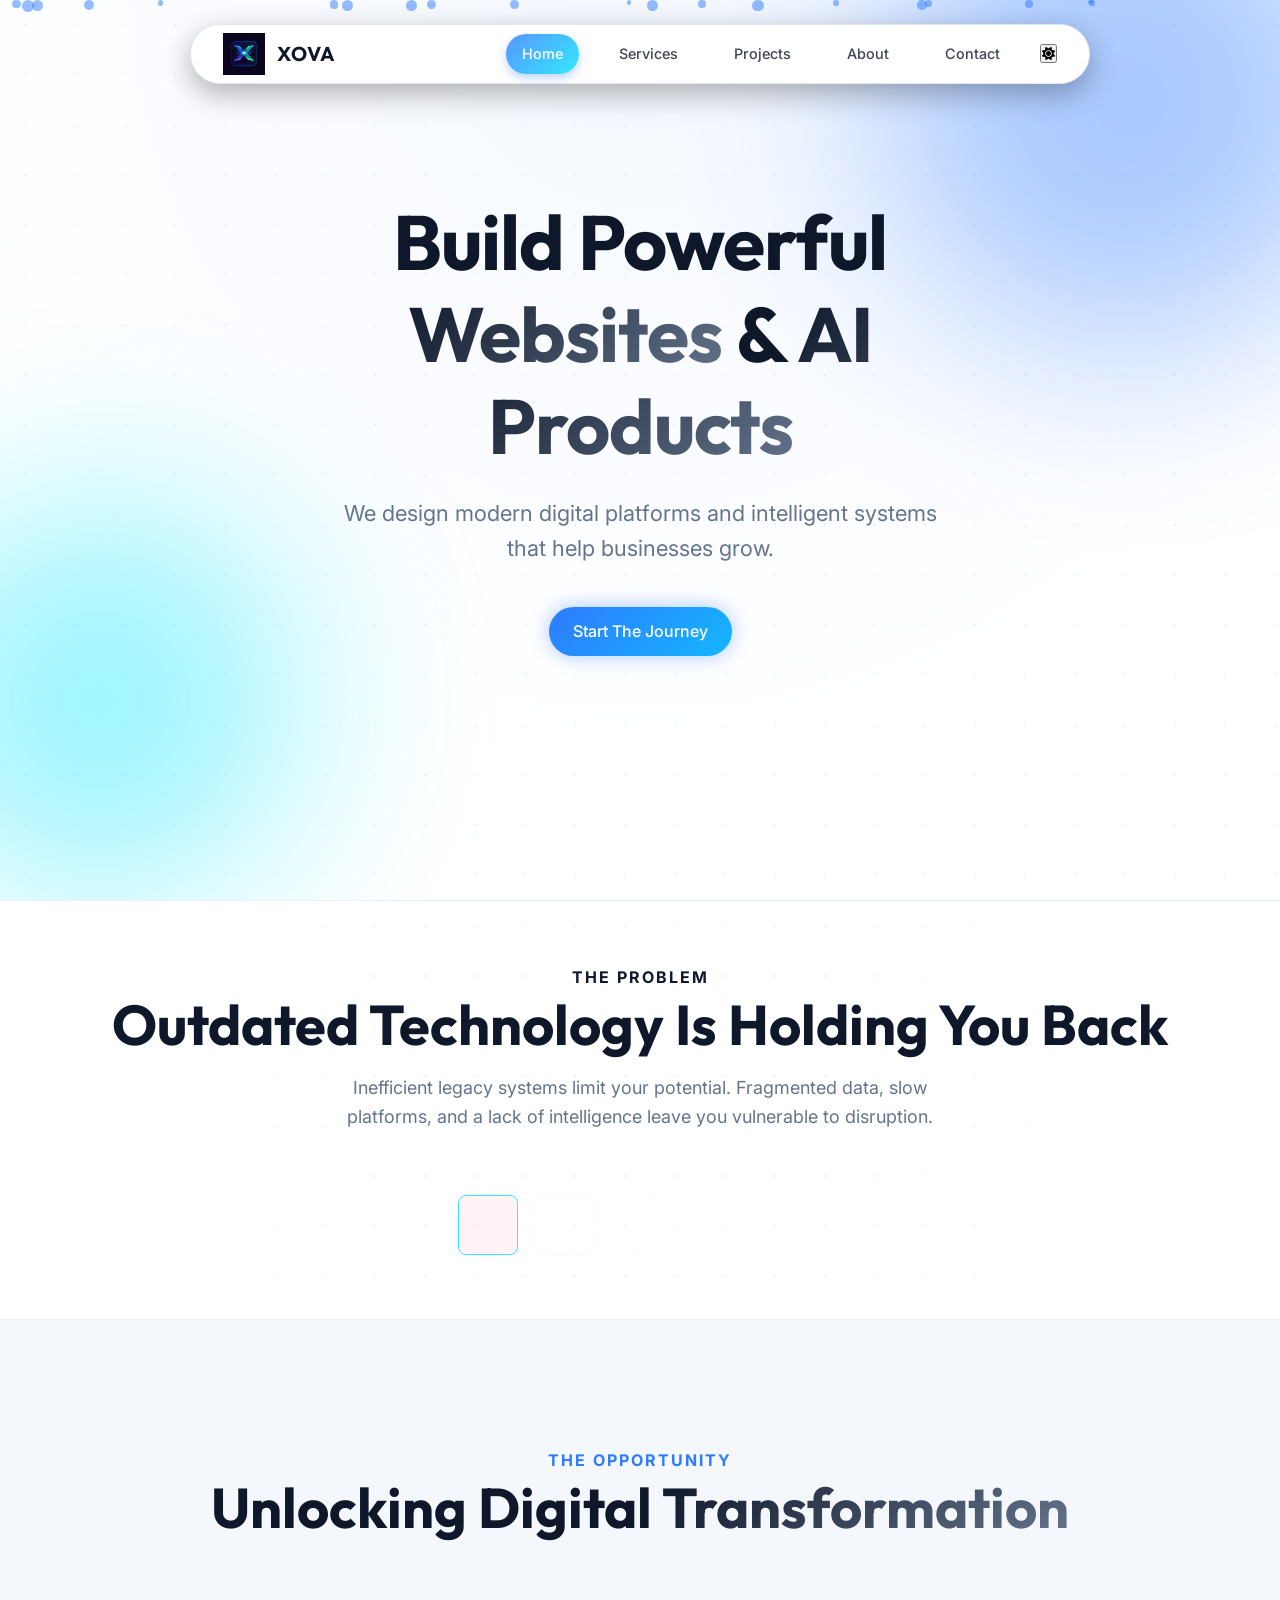
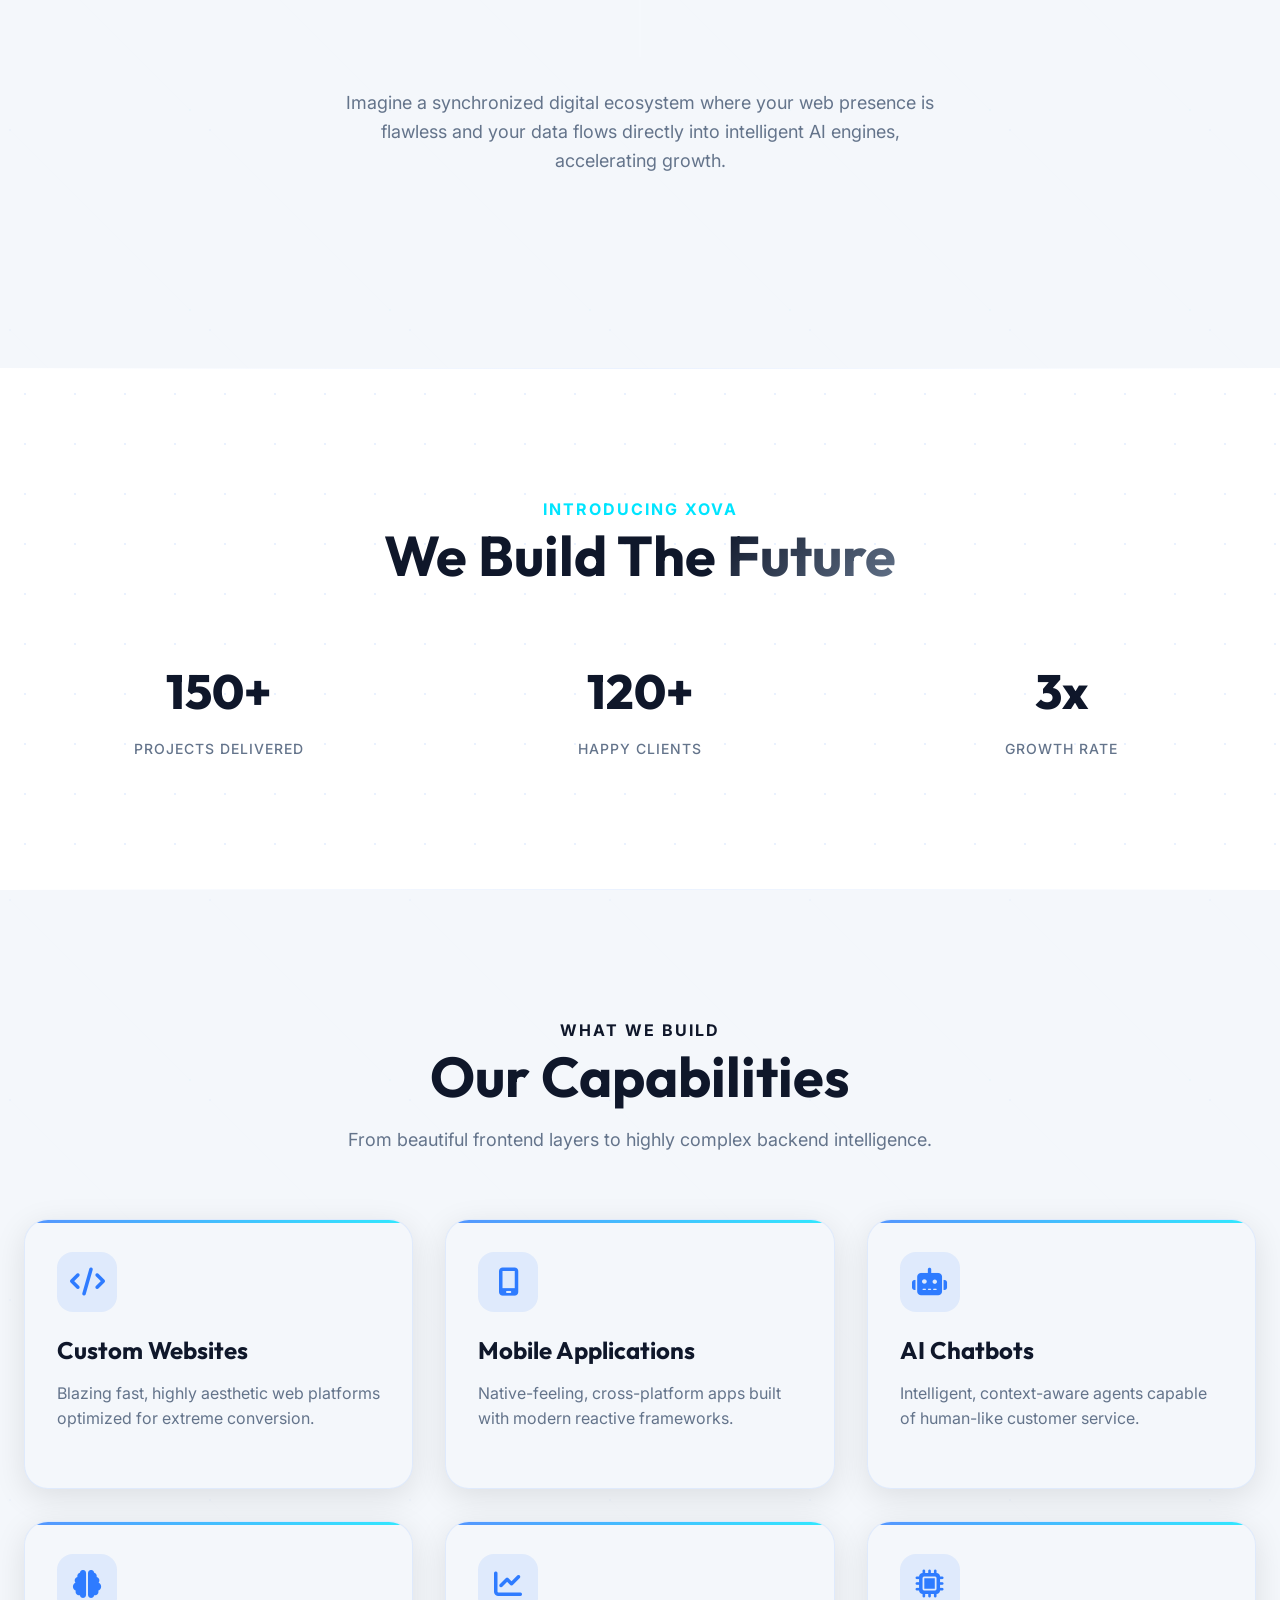
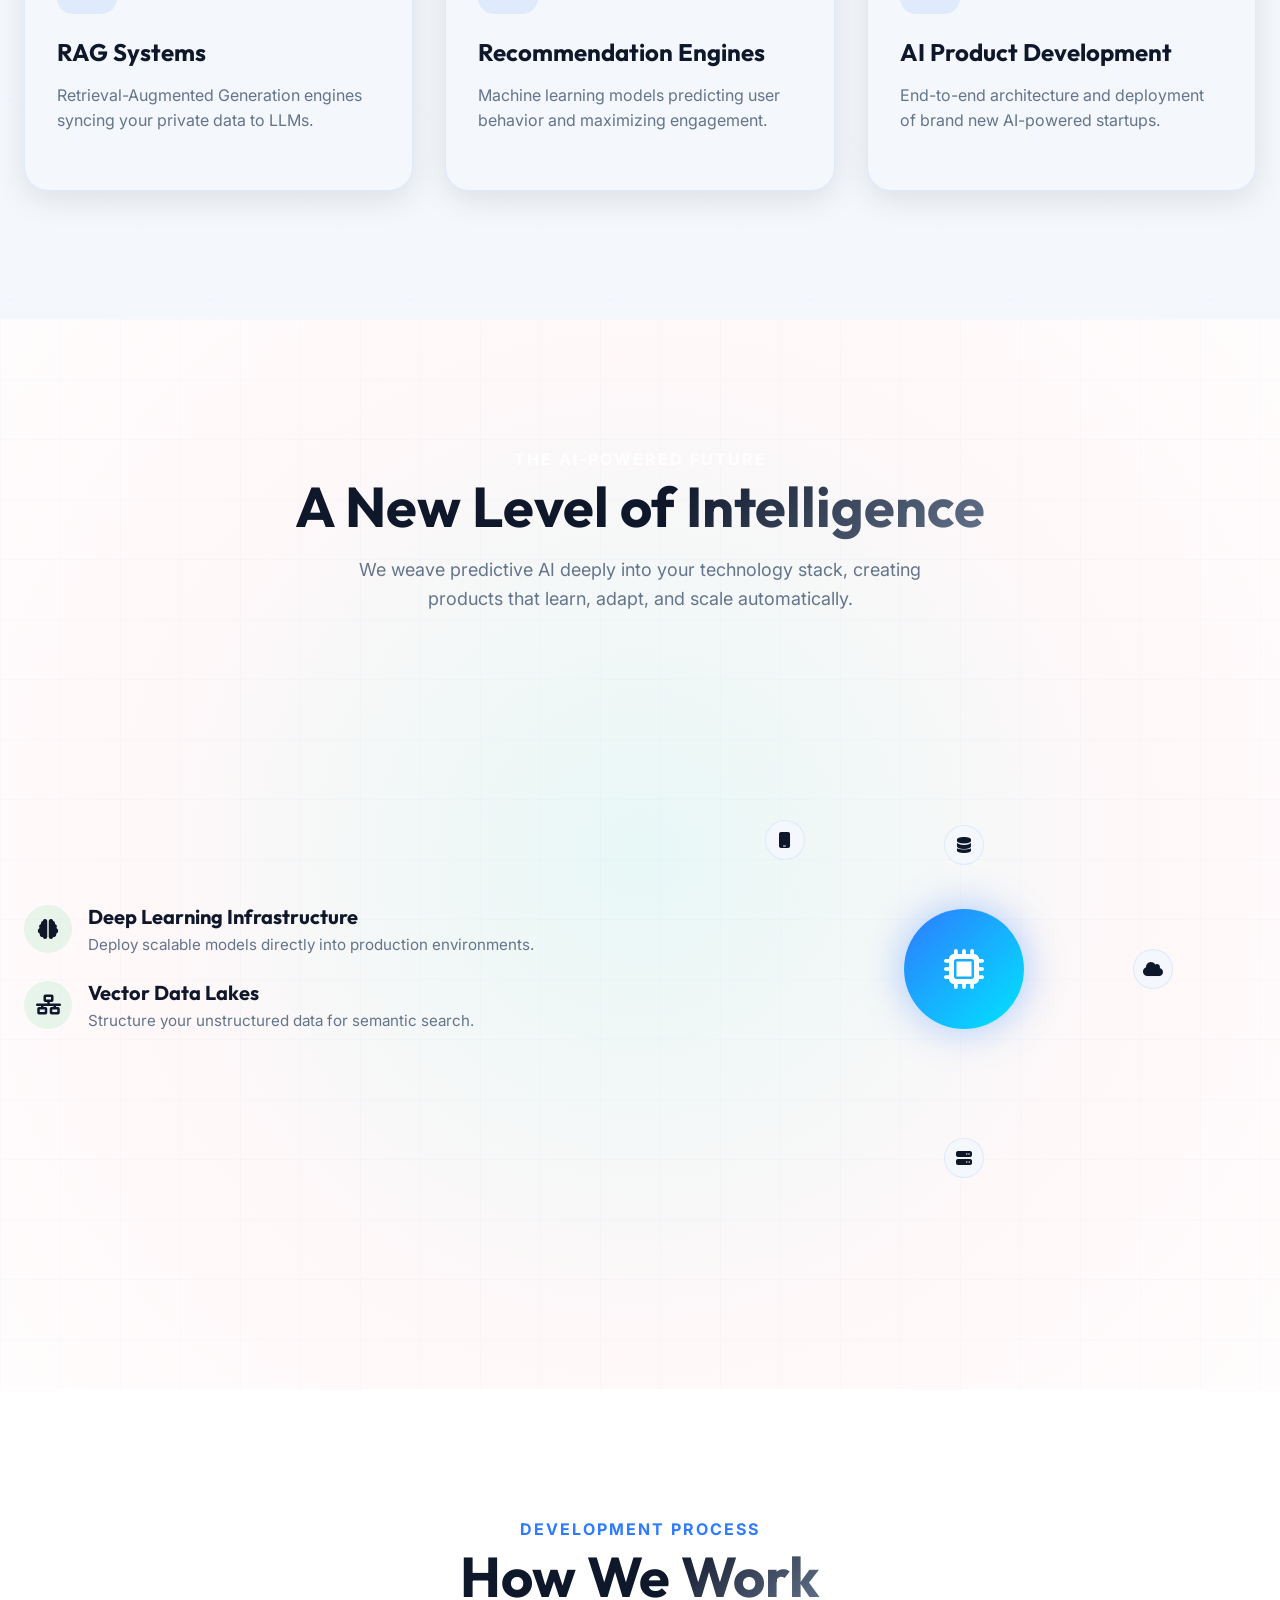
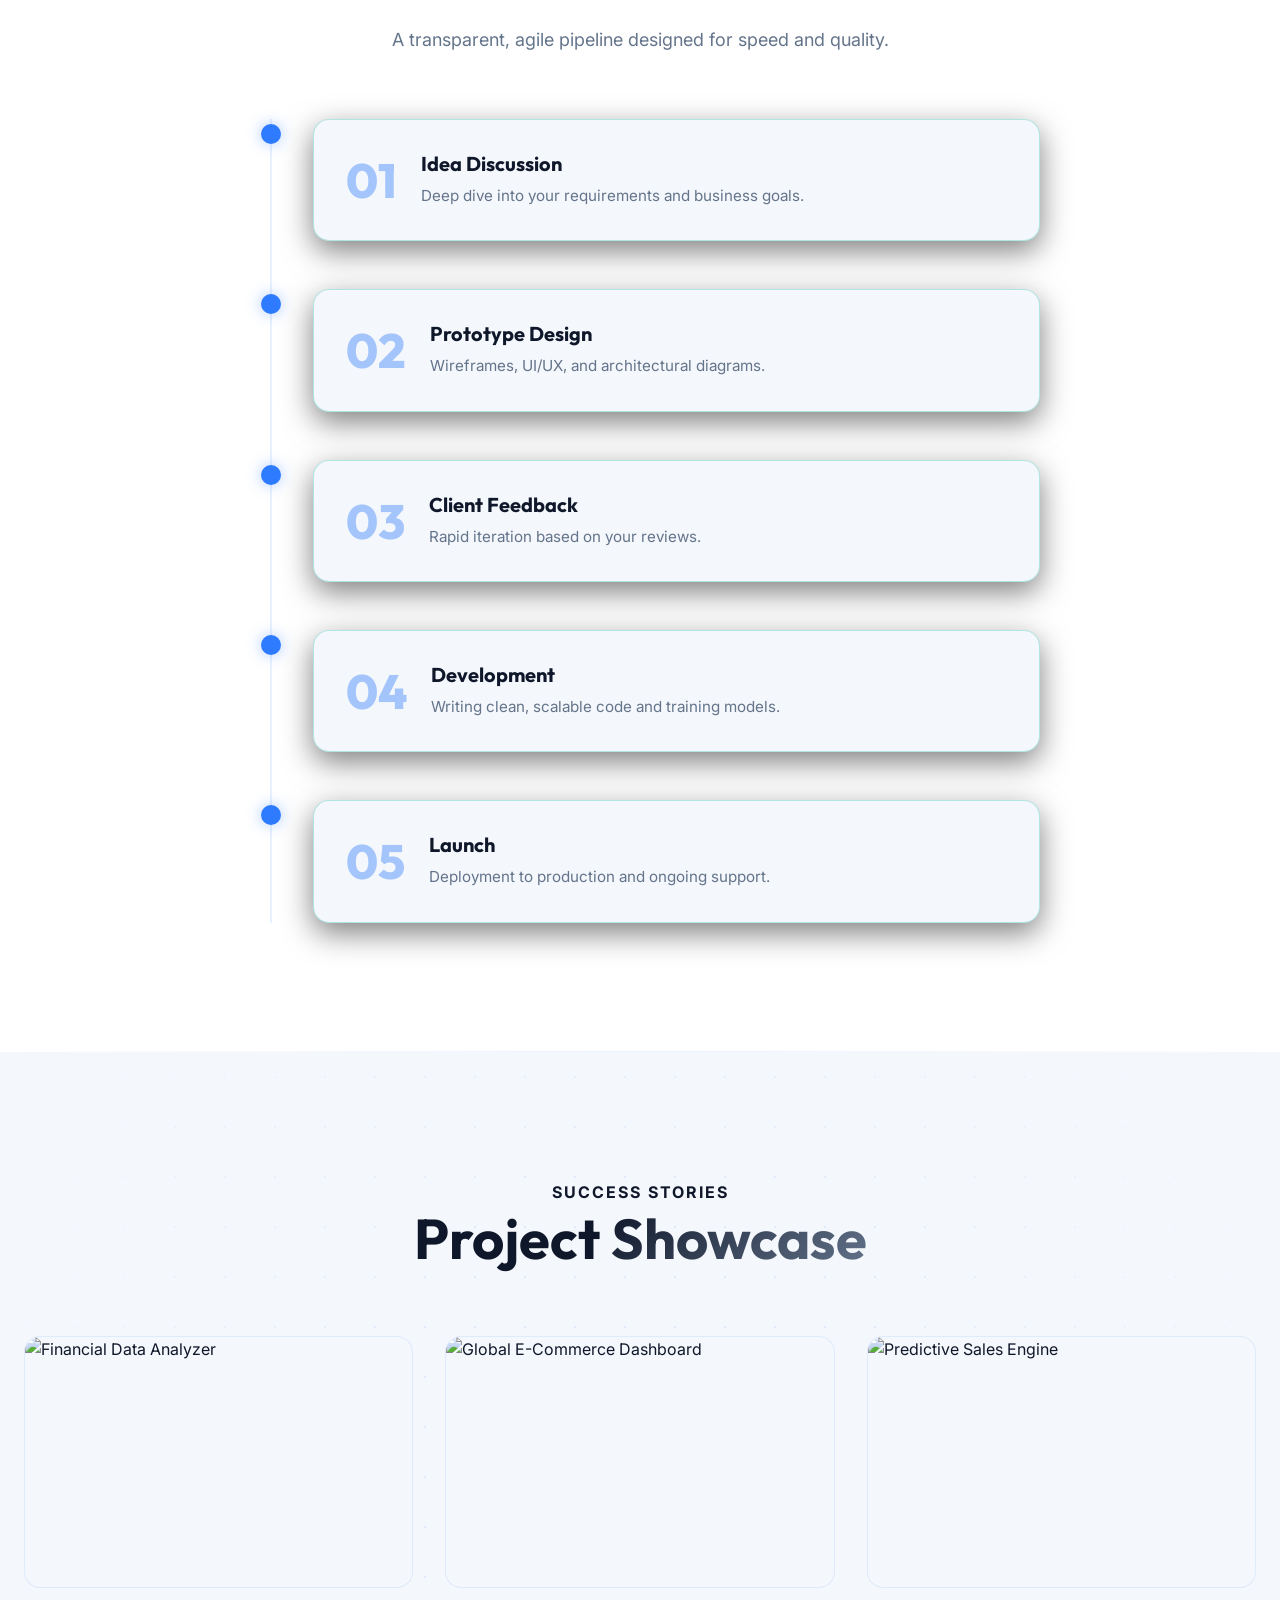
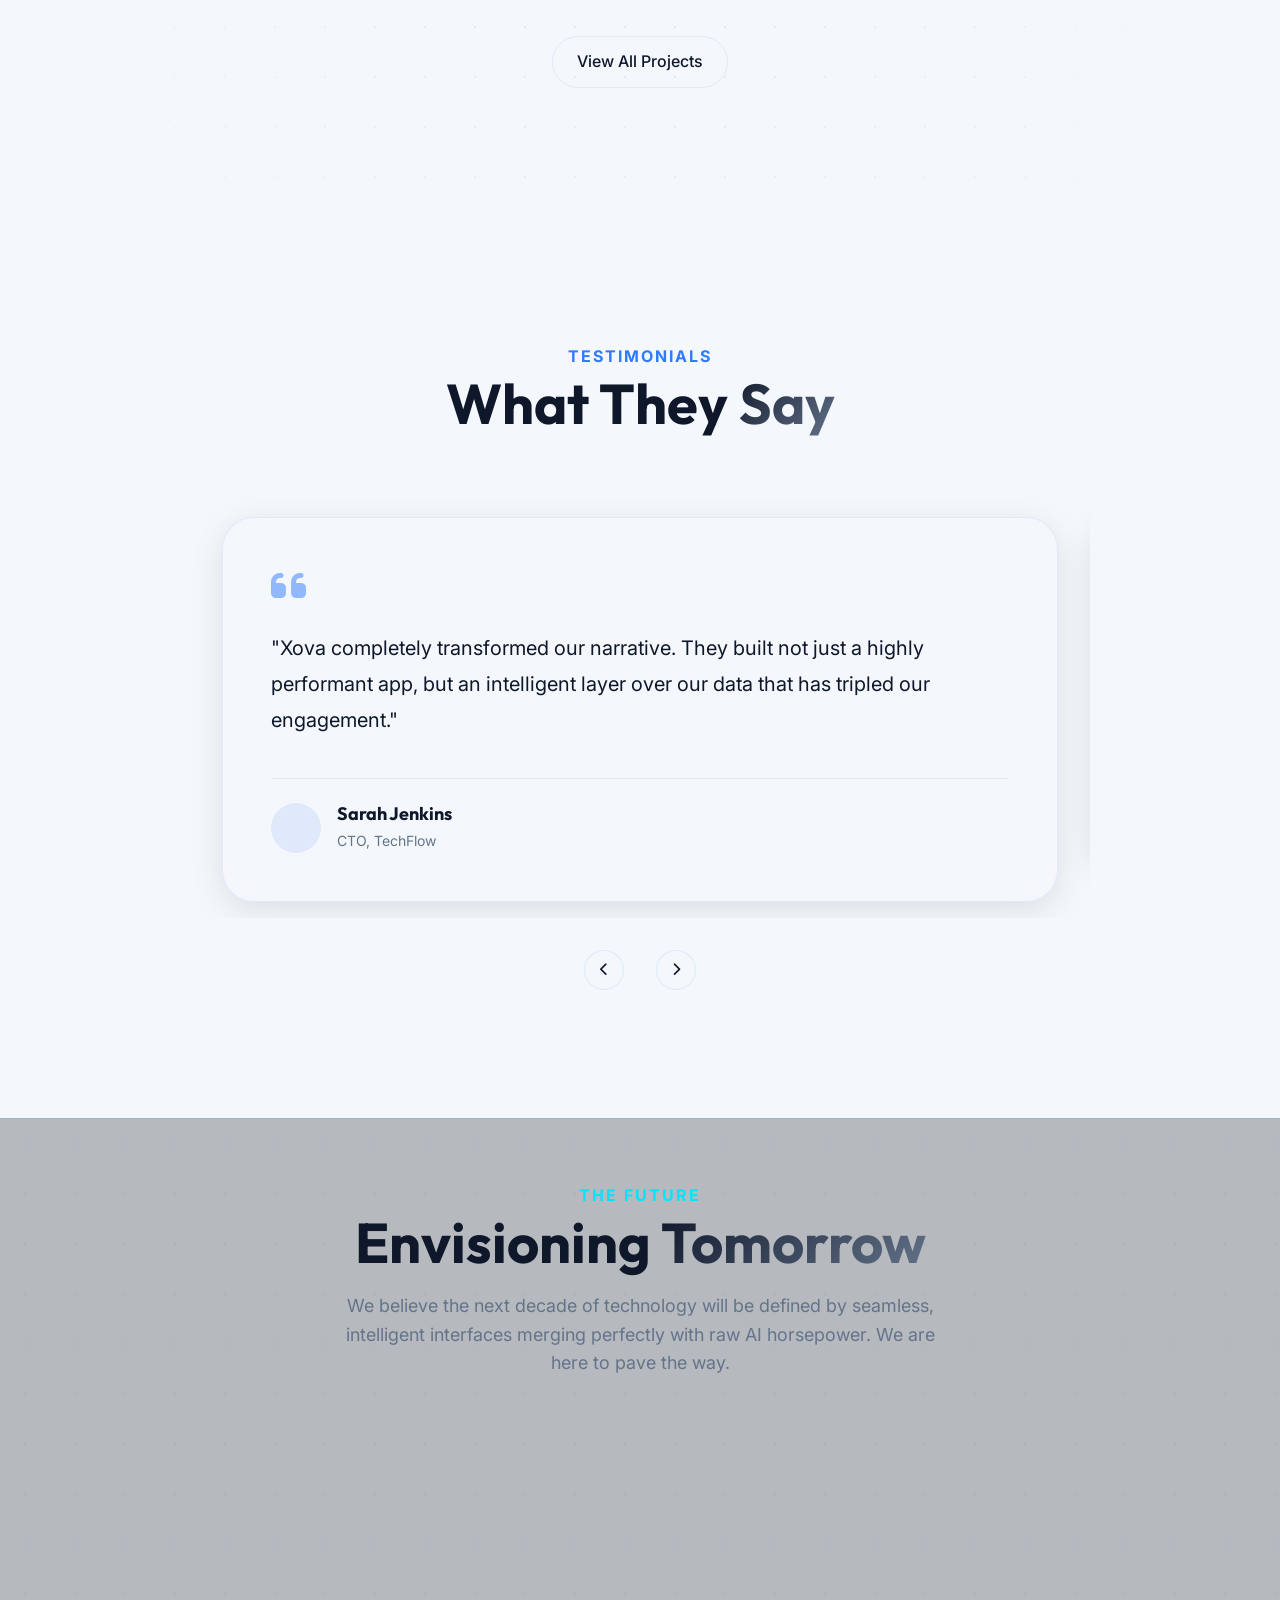
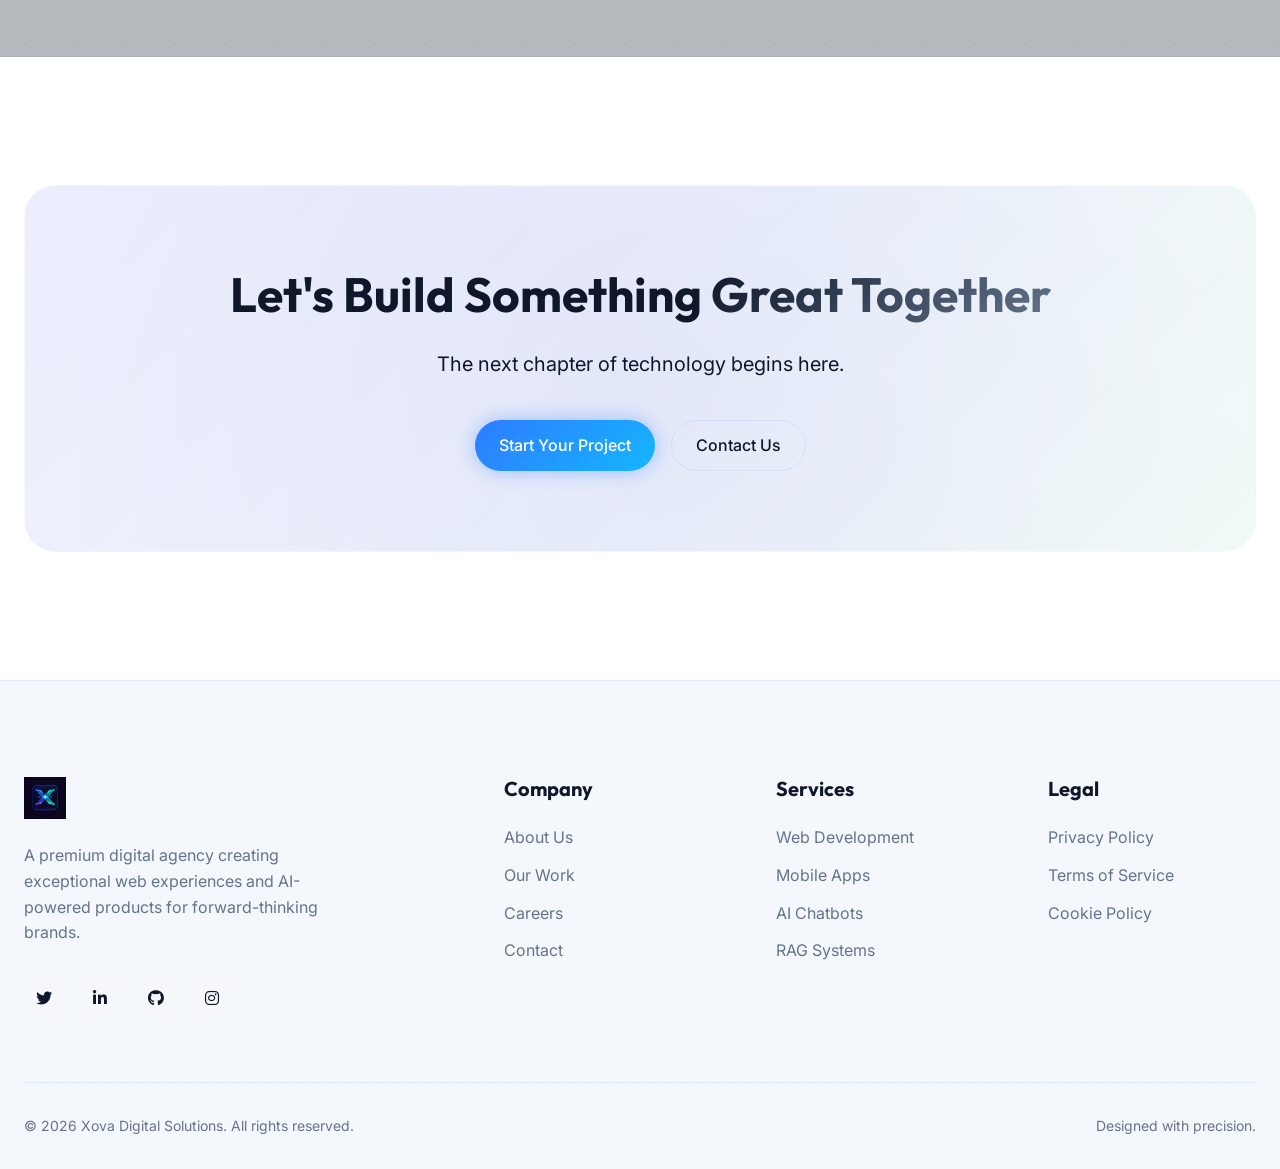
==== commit a6c93ab9: "logo and color-palatte" ====
--- a/index.html
+++ b/index.html
@@ -24,7 +24,8 @@
     <nav class="navbar">
         <div class="container">
             <a href="index.html" class="logo">
-                <i class="fa-solid fa-bolt logo-accent"></i> XOVA
+                <img src="assets/images/xova-logo.png" alt="Xova Logo" class="logo-img">
+                <span class="brand-name">XOVA</span>
             </a>
 
             <div class="nav-links">
@@ -33,6 +34,9 @@
                 <a href="projects.html">Projects</a>
                 <a href="about.html">About</a>
                 <a href="contact.html">Contact</a>
+                <button id="themeToggle" class="theme-toggle-btn" aria-label="Toggle Theme">
+                    <i class="fa-solid fa-moon"></i>
+                </button>
             </div>
 
             <button class="mobile-menu-btn">
@@ -51,12 +55,12 @@
             <div class="shape shape-3"></div>
         </div>
         <div class="container hero-content">
-            <div class="hero-badge">Xova Digital Solutions</div>
-            <h1 class="reveal">Build Powerful <span class="text-gradient">Websites</span> & <span
+
+            <h1 class="reveal" style="transition-delay: 0.2s;">Build Powerful <span class="text-gradient">Websites</span> & <span
                     class="text-gradient">AI Products</span></h1>
-            <p class="reveal" style="transition-delay: 0.1s;">We design modern digital platforms and intelligent systems
+            <p class="reveal" style="transition-delay: 0.3s;">We design modern digital platforms and intelligent systems
                 that help businesses grow.</p>
-            <div class="hero-cta reveal" style="transition-delay: 0.2s;">
+            <div class="hero-cta reveal" style="transition-delay: 0.4s;">
                 <a href="#problem" class="btn btn-primary">Start The Journey</a>
             </div>
         </div>
@@ -85,6 +89,7 @@
 
     <!-- ================= SCENE 2: THE OPPORTUNITY ================= -->
     <section id="opportunity" style="background:var(--dark-surface);">
+        <div class="neural-network-bg"></div>
         <div class="container scene-wrapper text-center">
             <div class="section-header reveal">
                 <span class="text-primary" style="font-weight: 700; letter-spacing: 2px;">THE OPPORTUNITY</span>
@@ -99,7 +104,9 @@
     </section>
 
     <!-- ================= SCENE 3: INTRODUCING XOVA ================= -->
-    <section id="introducing" class="trust-stats">
+    <div class="xova-section-divider"></div>
+    <section id="introducing" style="background:var(--dark);">
+        <div class="bg-grid"></div>
         <div class="container scene-wrapper">
             <div class="section-header reveal">
                 <span class="text-secondary"
@@ -124,7 +131,9 @@
     </section>
 
     <!-- ================= SCENE 4: WHAT WE BUILD ================= -->
-    <section id="services">
+    <div class="xova-section-divider"></div>
+    <section id="services" style="background:var(--dark-surface);">
+        <div class="neural-network-bg" opacity="0.1"></div>
         <div class="container scene-wrapper">
             <div class="section-header reveal">
                 <span class="text-accent" style="font-weight: 700; letter-spacing: 2px;">WHAT WE BUILD</span>
@@ -296,7 +305,9 @@
     </section>
 
     <!-- ================= SCENE 7: PROJECT SHOWCASE ================= -->
-    <section class="projects">
+    <div class="xova-section-divider"></div>
+    <section id="projects" style="background:var(--dark-surface);">
+        <div class="bg-grid broken-grid"></div>
         <div class="container scene-wrapper">
             <div class="section-header reveal">
                 <span class="text-accent" style="font-weight: 700; letter-spacing: 2px;">SUCCESS STORIES</span>
@@ -366,7 +377,7 @@
                                     tripled our engagement."</p>
                                 <div class="testimonial-author">
                                     <div class="author-avatar"
-                                        style="background-image: url('https://randus.org/photos/users/1.jpg');"></div>
+                                        style="background-image: url('https://randus.org/photos/users/1.jpg');" loading="lazy"></div>
                                     <div class="author-info">
                                         <h4>Sarah Jenkins</h4>
                                         <span>CTO, TechFlow</span>
@@ -382,7 +393,7 @@
                                 </p>
                                 <div class="testimonial-author">
                                     <div class="author-avatar"
-                                        style="background-image: url('https://randus.org/photos/users/2.jpg');"></div>
+                                        style="background-image: url('https://randus.org/photos/users/2.jpg');" loading="lazy"></div>
                                     <div class="author-info">
                                         <h4>Michael Chang</h4>
                                         <span>Founder, DataSync</span>
@@ -445,7 +456,7 @@
             <div class="footer-grid reveal">
                 <div class="footer-brand">
                     <a href="index.html" class="logo">
-                        <i class="fa-solid fa-bolt logo-accent"></i> XOVA
+                        <img src="assets/images/xova-logo.png" alt="Xova Digital Solutions Logo" class="logo-img">
                     </a>
                     <p>A premium digital agency creating exceptional web experiences and AI-powered products for
                         forward-thinking brands.</p>
--- a/css/styles.css
+++ b/css/styles.css
@@ -5,29 +5,42 @@
 @import url('https://fonts.googleapis.com/css2?family=Inter:wght@300;400;500;600;700;800&family=Outfit:wght@400;500;600;700;800&display=swap');
 
 :root {
-  /* Narrative Color Palette (Teal & Coral) */
-  --primary: #14B8A6;
-  --secondary: #FB7185;
-  --primary-glow: rgba(20, 184, 166, 0.4);
-  --dark: #0B0F14;
-  --dark-surface: #121821;
-  --light: #F8FAFC;
-  --accent: #22D3EE;
+  /* Neural-Tech Brand Colors (Constant) */
+  --primary: #2E7BFF;
+  --secondary: #00E5FF;
+  --highlight: #3DF5C0;
+  --gradient-accent: #8A6BFF;
+  --primary-glow: rgba(46, 123, 255, 0.4);
+  --glow-soft: rgba(0, 229, 255, 0.4);
+  
+  /* Theme-specific Colors (Dark - Default) */
+  --bg-main: #05031A;
+  --bg-section: #0B0F1F;
+  --bg-card: #12192B;
+  --text-main: #F8FAFC;
   --text-muted: #94A3B8;
-  --text-light: #F8FAFC;
-  --glow-soft: rgba(251, 113, 133, 0.4);
+  
+  /* Legacy/Support Variables */
+  --dark: var(--bg-main);
+  --dark-surface: var(--bg-section);
+  --light: var(--text-main);
   
   /* Glassmorphism */
-  --glass-bg: rgba(18, 24, 33, 0.6);
-  --glass-border: rgba(255, 255, 255, 0.08);
+  --glass-bg: rgba(18, 25, 43, 0.6);
+  --glass-border: rgba(46, 123, 255, 0.15);
   --glass-shadow: 0 8px 32px 0 rgba(0, 0, 0, 0.7);
 
+  /* Navbar Themes */
+  --nav-bg: rgba(11, 15, 31, 0.85);
+  --nav-border: var(--glass-border);
+  --nav-text: var(--text-main);
+
   /* Gradients */
-  --bg-gradient: radial-gradient(circle at top, rgba(20, 184, 166, 0.15), var(--dark) 70%);
-  --text-gradient: linear-gradient(135deg, #F8FAFC 0%, #94A3B8 100%);
-  --brand-gradient: linear-gradient(135deg, var(--primary) 0%, var(--secondary) 100%);
-  --chroma-gradient: linear-gradient(135deg, #14B8A6, #FB7185, #22D3EE);
-  --secondary-gradient: linear-gradient(135deg, #FB7185, #22D3EE);
+  --bg-gradient: radial-gradient(circle at top, rgba(46, 123, 255, 0.15), var(--bg-main) 70%);
+  --text-gradient: linear-gradient(135deg, var(--text-main) 0%, var(--text-muted) 100%);
+  --brand-gradient: linear-gradient(135deg, #2E7BFF 0%, #00E5FF 100%);
+  --chroma-gradient: linear-gradient(135deg, #2E7BFF, #00E5FF, #8A6BFF);
+  --secondary-gradient: linear-gradient(135deg, #00E5FF, #8A6BFF);
   
   /* Typography */
   --font-sans: 'Inter', sans-serif;
@@ -38,9 +51,30 @@
   --header-height: 80px;
 
   /* Transitions */
+  --transition-theme: 300ms ease-in-out;
   --transition-fast: 200ms cubic-bezier(0.4, 0, 0.2, 1);
   --transition-normal: 300ms cubic-bezier(0.4, 0, 0.2, 1);
   --transition-slow: 500ms cubic-bezier(0.4, 0, 0.2, 1);
+}
+
+/* Light Theme Overrides */
+[data-theme="light"] {
+  --bg-main: #FFFFFF;
+  --bg-section: #F4F7FB;
+  --bg-card: #FFFFFF;
+  --text-main: #0F172A;
+  --text-muted: #64748B;
+  
+  --glass-bg: rgba(244, 247, 251, 0.7);
+  --glass-border: rgba(46, 123, 255, 0.1);
+  --glass-shadow: 0 8px 32px 0 rgba(0, 0, 0, 0.1);
+  
+  --bg-gradient: radial-gradient(circle at top, rgba(46, 123, 255, 0.05), #FFFFFF 70%);
+
+  /* Light Navbar */
+  --nav-bg: #FFFFFF;
+  --nav-border: #E2E8F0;
+  --nav-text: #0F172A;
 }
 
 /* =========================================
@@ -59,12 +93,13 @@
 
 body {
   font-family: var(--font-sans);
-  background-color: var(--dark);
-  color: var(--light);
+  background-color: var(--bg-main);
+  color: var(--text-main);
   line-height: 1.6;
   overflow-x: hidden;
   background-image: var(--bg-gradient);
   background-attachment: fixed;
+  transition: background-color var(--transition-theme), color var(--transition-theme);
 }
 
 h1, h2, h3, h4, h5, h6 {
@@ -108,19 +143,30 @@
 .bg-grid {
   position: absolute;
   inset: 0;
-  background-size: 40px 40px;
+  background-size: 50px 50px;
   background-image: 
-    linear-gradient(to right, rgba(255, 255, 255, 0.02) 1px, transparent 1px),
-    linear-gradient(to bottom, rgba(255, 255, 255, 0.02) 1px, transparent 1px);
+    radial-gradient(circle, rgba(46, 123, 255, 0.1) 1px, transparent 1px);
   z-index: 0;
   pointer-events: none;
 }
 
 .broken-grid {
-  mask-image: linear-gradient(to bottom, black 20%, transparent 80%);
-  -webkit-mask-image: linear-gradient(to bottom, black 20%, transparent 80%);
-  animation: bgScroll 100s linear infinite reverse;
-  will-change: transform, background-position;
+  mask-image: radial-gradient(circle, black 30%, transparent 90%);
+  -webkit-mask-image: radial-gradient(circle, black 30%, transparent 90%);
+  animation: gridFloat 20s linear infinite alternate;
+}
+
+@keyframes gridFloat {
+  0% { transform: translateY(0); opacity: 0.3; }
+  100% { transform: translateY(-20px); opacity: 0.5; }
+}
+
+.neural-network-bg {
+  position: absolute;
+  inset: 0;
+  background-image: url('data:image/svg+xml,<svg width="200" height="200" viewBox="0 0 200 200" xmlns="http://www.w3.org/2000/svg"><circle cx="10" cy="10" r="1" fill="rgba(46, 123, 255, 0.2)"/><circle cx="190" cy="190" r="1" fill="rgba(0, 229, 255, 0.2)"/><path d="M10 10 L190 190" stroke="rgba(46, 123, 255, 0.05)" stroke-width="0.5" fill="none"/></svg>');
+  opacity: 0.2;
+  z-index: 0;
 }
 
 /* =========================================
@@ -144,12 +190,8 @@
 }
 
 .section-title {
-  font-size: 2.5rem;
+  font-size: clamp(2rem, 5vw, 3.5rem);
   margin-bottom: 1rem;
-}
-
-@media (min-width: 768px) {
-  .section-title { font-size: 3.5rem; }
 }
 
 .section-subtitle {
@@ -176,21 +218,28 @@
   /* Support magnetic pull variables via JS */
   --mag-x: 0px;
   --mag-y: 0px;
-  transform: translate(var(--mag-x), var(--mag-y));
-  transition: border-color var(--transition-normal); /* remove transform from transition so JS takes over instantly */
+  --scale: 1;
+  transform: translate(var(--mag-x), var(--mag-y)) scale(var(--scale));
+  transition: border-color var(--transition-normal), transform var(--transition-fast);
+}
+
+.btn:hover {
+  --scale: 1.05;
 }
 
 .btn-primary {
   background: var(--brand-gradient);
   background-size: 200% auto;
   color: white;
-  box-shadow: 0 4px 14px var(--primary-glow);
-  transition: box-shadow 0.3s ease, background-position 0.3s ease, border-color var(--transition-normal);
+  box-shadow: 0 0 20px var(--primary-glow);
+  transition: all 0.3s cubic-bezier(0.23, 1, 0.32, 1);
+  border: none;
 }
 
 .btn-primary:hover {
-  box-shadow: 0 6px 20px var(--glow-soft);
+  box-shadow: 0 0 40px var(--glow-soft), 0 0 10px var(--primary);
   background-position: right center;
+  transform: translate(var(--mag-x), var(--mag-y)) scale(1.05);
 }
 
 .btn-outline {
@@ -208,21 +257,16 @@
    GLASSMORPHISM COMPONENTS
    ========================================= */
 .glass-card {
-  background: rgba(255, 255, 255, 0.03);
-  backdrop-filter: blur(16px);
-  -webkit-backdrop-filter: blur(16px);
+  background: var(--glass-bg);
+  backdrop-filter: blur(20px);
+  -webkit-backdrop-filter: blur(20px);
   border: 1px solid var(--glass-border);
-  border-radius: 1.5rem;
-  padding: 2rem;
-  transition: box-shadow var(--transition-normal), border-color var(--transition-normal);
+  border-radius: 2rem;
+  padding: 2.5rem;
+  transition: all 0.4s cubic-bezier(0.23, 1, 0.32, 1);
   box-shadow: var(--glass-shadow);
   position: relative;
   overflow: hidden;
-  
-  /* 3D tilt variables via JS */
-  --rot-x: 0deg;
-  --rot-y: 0deg;
-  transform-style: preserve-3d;
   transform: perspective(1000px) rotateX(var(--rot-x)) rotateY(var(--rot-y));
 }
 
@@ -287,17 +331,18 @@
   height: 60px;
   z-index: 1000;
   transition: var(--transition-normal);
-  background: var(--glass-bg);
+  background: var(--nav-bg);
   backdrop-filter: blur(12px);
   border-radius: 50px;
-  border: 1px solid var(--glass-border);
+  border: 1px solid var(--nav-border);
   box-shadow: 0 10px 30px rgba(0,0,0,0.3);
+  color: var(--nav-text);
 }
 
 .navbar.scrolled {
-  background: rgba(18, 24, 33, 0.85);
+  background: var(--nav-bg);
   box-shadow: 0 10px 40px rgba(0,0,0,0.5);
-  border-color: rgba(20, 184, 166, 0.2);
+  border-bottom: 1px solid var(--nav-border);
 }
 
 .navbar .container {
@@ -316,7 +361,27 @@
   letter-spacing: -0.5px;
   display: flex;
   align-items: center;
-  gap: 0.5rem;
+  gap: 0.75rem;
+  color: var(--nav-text);
+}
+
+.brand-name {
+  font-weight: 700;
+  letter-spacing: 1px;
+  text-transform: uppercase;
+  color: var(--nav-text);
+}
+
+.logo-img {
+  height: 42px;
+  width: auto;
+  transition: height var(--transition-normal);
+}
+
+@media (max-width: 480px) {
+  .logo-img {
+    height: 34px;
+  }
 }
 
 .logo-accent {
@@ -333,17 +398,22 @@
 .nav-links a {
   font-size: 0.9rem;
   font-weight: 500;
-  color: var(--text-muted);
+  color: var(--nav-text);
   position: relative;
   padding: 0.5rem 1rem;
   border-radius: 999px;
   transition: all var(--transition-fast);
+  opacity: 0.8;
+}
+
+[data-theme="light"] .nav-links a {
+  color: #0F172A;
 }
 
 .nav-links a:hover {
-  color: var(--light);
-  background: rgba(20, 184, 166, 0.1);
-  box-shadow: 0 0 15px rgba(20, 184, 166, 0.15);
+  color: var(--primary);
+  background: rgba(46, 123, 255, 0.1);
+  opacity: 1;
 }
 
 .nav-links a.active {
@@ -530,12 +600,36 @@
   height: 100%;
   display: flex;
   flex-direction: column;
+  background: var(--dark-surface);
+  border: 1px solid var(--glass-border);
+  border-radius: 1.5rem;
+  padding: 2rem;
+  position: relative;
+  overflow: hidden;
+  transition: transform var(--transition-normal), box-shadow var(--transition-normal), border-color var(--transition-normal);
+}
+
+.service-card::before {
+  content: '';
+  position: absolute;
+  top: 0;
+  left: 0;
+  width: 100%;
+  height: 3px;
+  background: var(--brand-gradient);
+  opacity: 0.8;
+}
+
+.service-card:hover {
+  transform: translateY(-8px);
+  border-color: rgba(0, 229, 255, 0.4);
+  box-shadow: 0 10px 40px rgba(0, 0, 0, 0.5), 0 0 20px rgba(46, 123, 255, 0.15);
 }
 
 .service-icon {
   width: 60px;
   height: 60px;
-  background: rgba(99, 102, 241, 0.1);
+  background: rgba(46, 123, 255, 0.1);
   border-radius: 1rem;
   display: flex;
   align-items: center;
@@ -598,12 +692,19 @@
   width: 100%;
   height: 100%;
   background-image: 
-    linear-gradient(rgba(255, 255, 255, 0.03) 1px, transparent 1px),
-    linear-gradient(90deg, rgba(255, 255, 255, 0.03) 1px, transparent 1px);
-  background-size: 40px 40px;
+    linear-gradient(rgba(46, 123, 255, 0.05) 1.5px, transparent 1.5px),
+    linear-gradient(90deg, rgba(46, 123, 255, 0.05) 1.5px, transparent 1.5px);
+  background-size: 60px 60px;
   z-index: 0;
   pointer-events: none;
-  contain: strict;
+  opacity: 0.4;
+  animation: gridFloat 30s linear infinite alternate;
+}
+
+.xova-section-divider {
+  height: 1px;
+  width: 100%;
+  background: linear-gradient(90deg, transparent, var(--glass-border), transparent);
 }
 
 .chroma-waves {
@@ -1307,10 +1408,14 @@
 @media (max-width: 1024px) {
   .solutions-grid { gap: 2rem; }
   .footer-grid { grid-template-columns: 1fr 1fr; gap: 3rem; }
-  .timeline { flex-direction: column; align-items: center; gap: 2rem; margin-top: 2rem; }
-  .timeline::before, .timeline-progress { display: none; }
-  .timeline-step { width: 100%; max-width: 300px; display: flex; align-items: center; text-align: left; gap: 1rem; }
-  .step-number { margin: 0; flex-shrink: 0; width: 60px; height: 60px; font-size: 1.25rem; }
+}
+
+@media (max-width: 768px) {
+  .timeline-container { flex-direction: column; align-items: flex-start; }
+  .timeline-line { left: 40px; }
+  .timeline-step { flex-direction: column; align-items: flex-start; gap: 1rem; }
+  .step-dot { margin-left: 31px; }
+  .step-content { width: 100%; flex-direction: column; text-align: left; }
 }
 
 /* =========================================
@@ -1396,7 +1501,7 @@
     left: 0;
     width: 100%;
     height: auto;
-    background: rgba(17, 17, 25, 0.95);
+    background: var(--glass-bg);
     backdrop-filter: blur(20px);
     border-radius: 1.5rem;
     border: 1px solid var(--glass-border);
@@ -1442,4 +1547,82 @@
   
   .cta h2 { font-size: 2rem; }
   .cta-buttons { flex-direction: column; }
-}
+  
+  /* Disable heavy background animations on mobile */
+  .hero-bg-shapes .shape-1, .hero-bg-shapes .shape-2, .hero-bg-shapes .shape-3 {
+    animation: none;
+    opacity: 0.1;
+  }
+  .chroma-waves {
+    animation: none;
+    display: none;
+  }
+}
+
+@media (max-width: 480px) {
+  /* Contact Form Vertical Stack */
+  .form-group {
+    flex-direction: column;
+  }
+  input, textarea, select {
+    width: 100%;
+  }
+  /* Smaller padding on mobile */
+  section { padding: 4rem 0; }
+}
+
+/* =========================================
+   LOGO SVG DEFAULTS & LOGO ANIMATIONS
+   ========================================= */
+.xova-logo {
+  overflow: visible;
+}
+
+.xova-logo .node {
+  fill: #fff;
+  transition: all 0.3s ease;
+  animation: neuralPulse 3s infinite alternate;
+}
+
+.xova-logo .connection {
+  stroke-dasharray: 100;
+  stroke-dashoffset: 100;
+  animation: drawNetwork 4s forwards;
+  animation-iteration-count: infinite;
+  animation-direction: alternate;
+}
+
+@keyframes neuralPulse {
+  0% { filter: drop-shadow(0 0 2px var(--primary)); opacity: 0.8; }
+  50% { filter: drop-shadow(0 0 10px var(--secondary)); opacity: 1; }
+  100% { filter: drop-shadow(0 0 2px var(--primary)); opacity: 0.8; }
+}
+
+@keyframes drawNetwork {
+  to { stroke-dashoffset: 0; }
+}
+
+@keyframes logoGradientFlow {
+  0% { stop-color: #2E7BFF; }
+  50% { stop-color: #00E5FF; }
+  100% { stop-color: #8A6BFF; }
+}
+
+.logo-hero {
+  width: 120px;
+  height: 120px;
+  margin: 0 auto 2rem;
+  display: block;
+}
+
+.logo-nav {
+  width: 28px;
+  height: 28px;
+}
+
+.logo-footer {
+  width: 40px;
+  height: 40px;
+  margin-bottom: 1rem;
+}
+
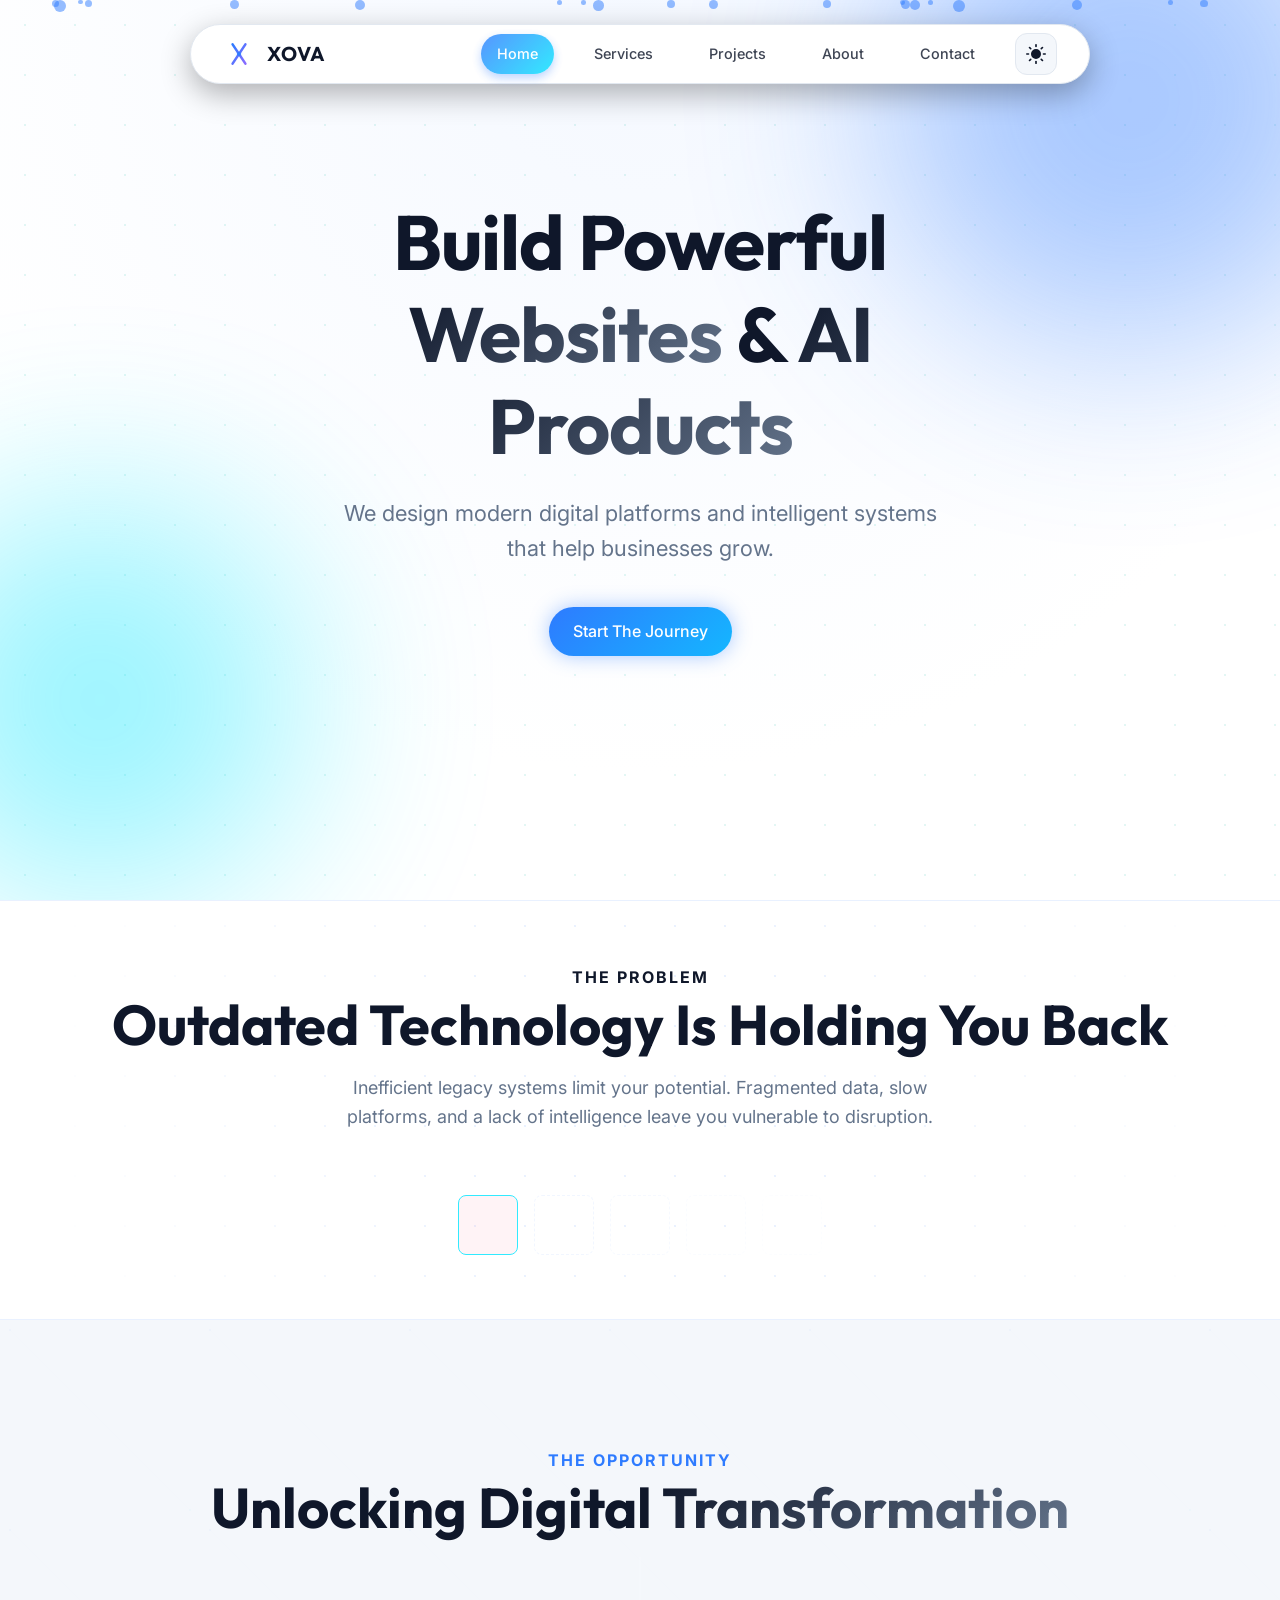
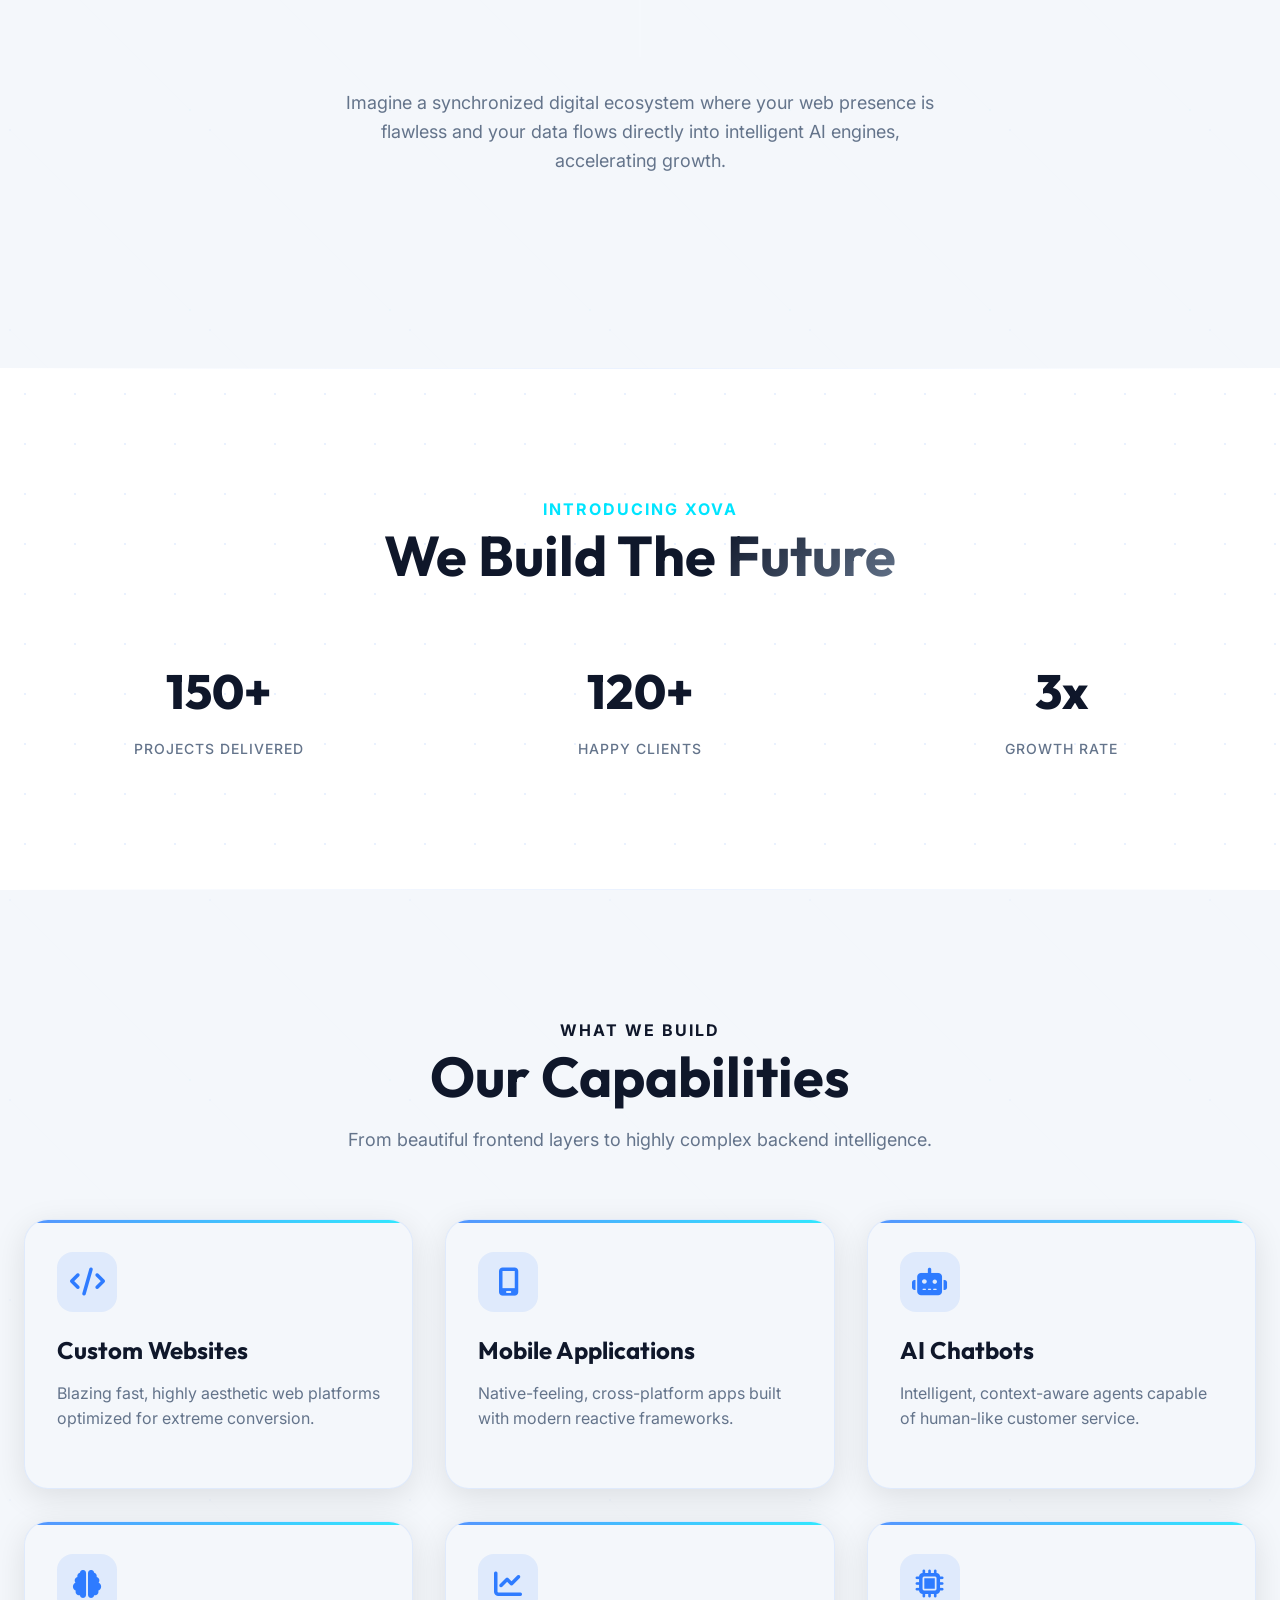
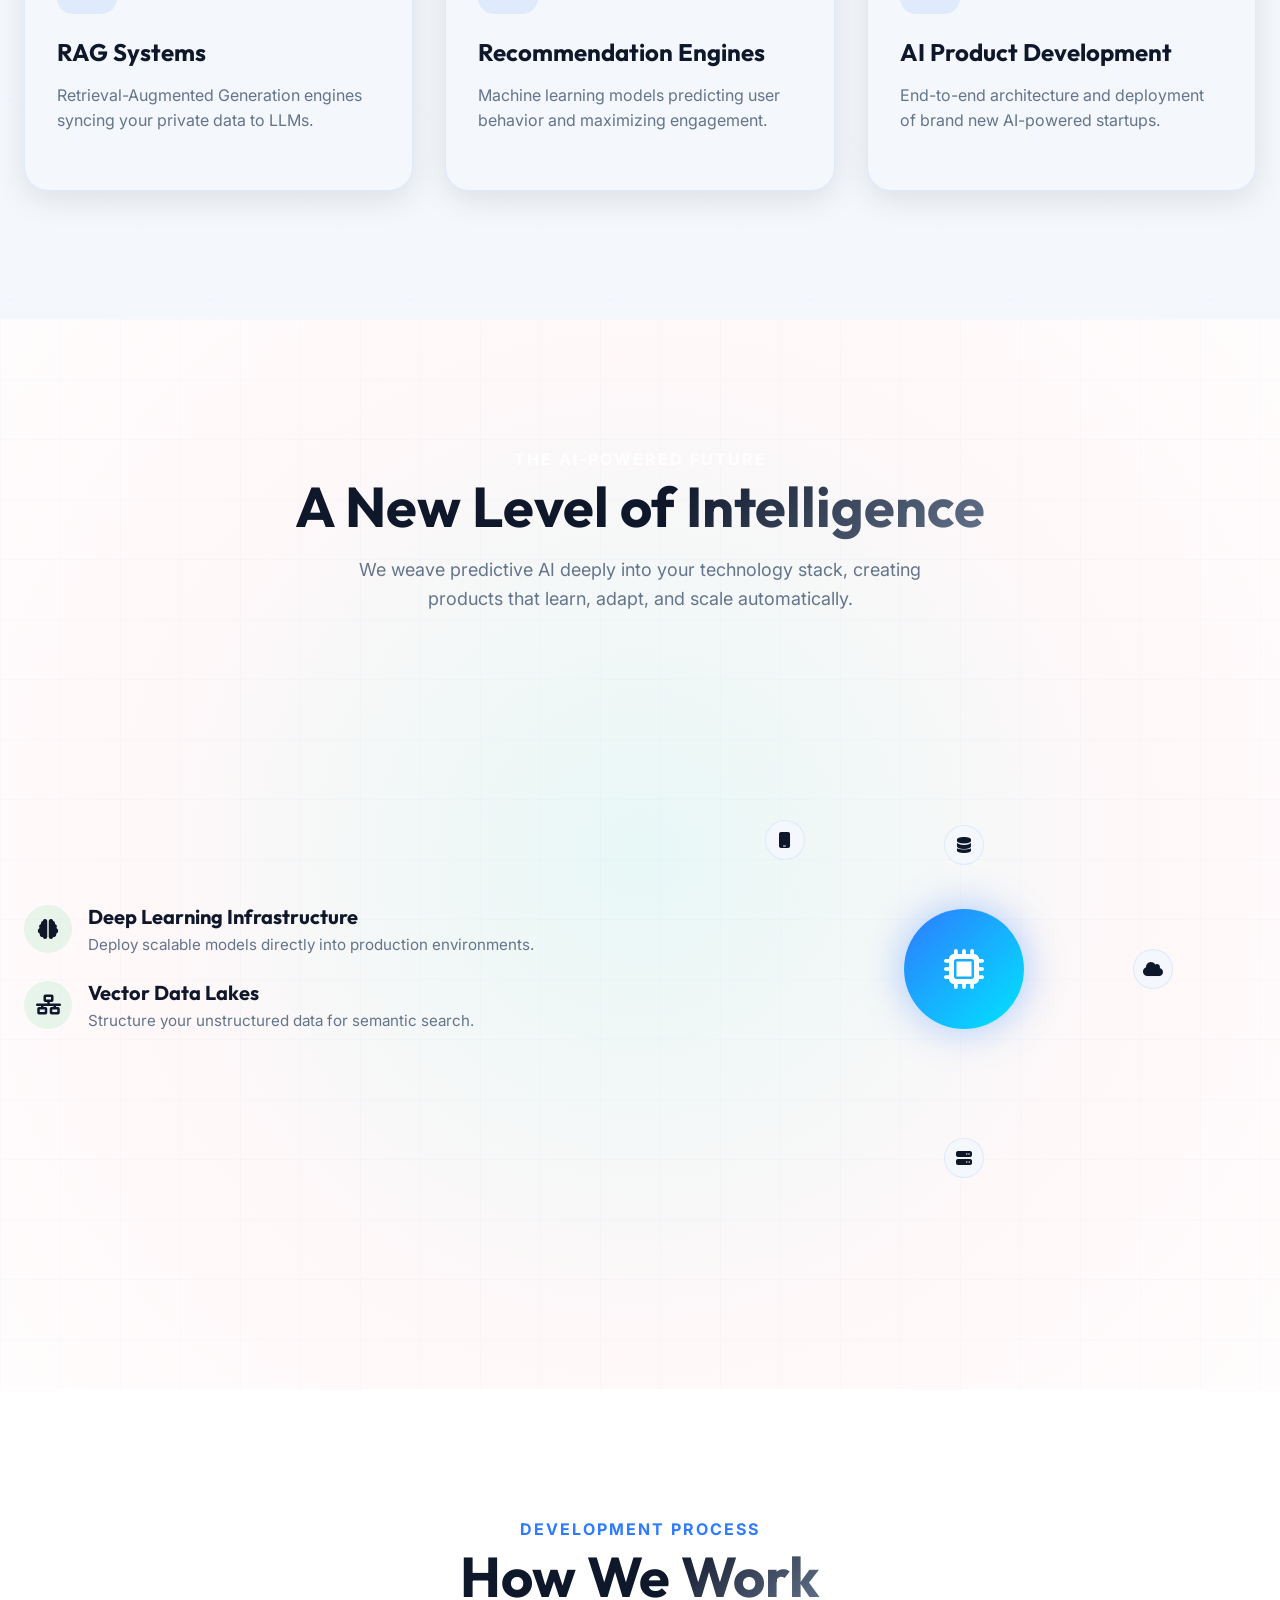
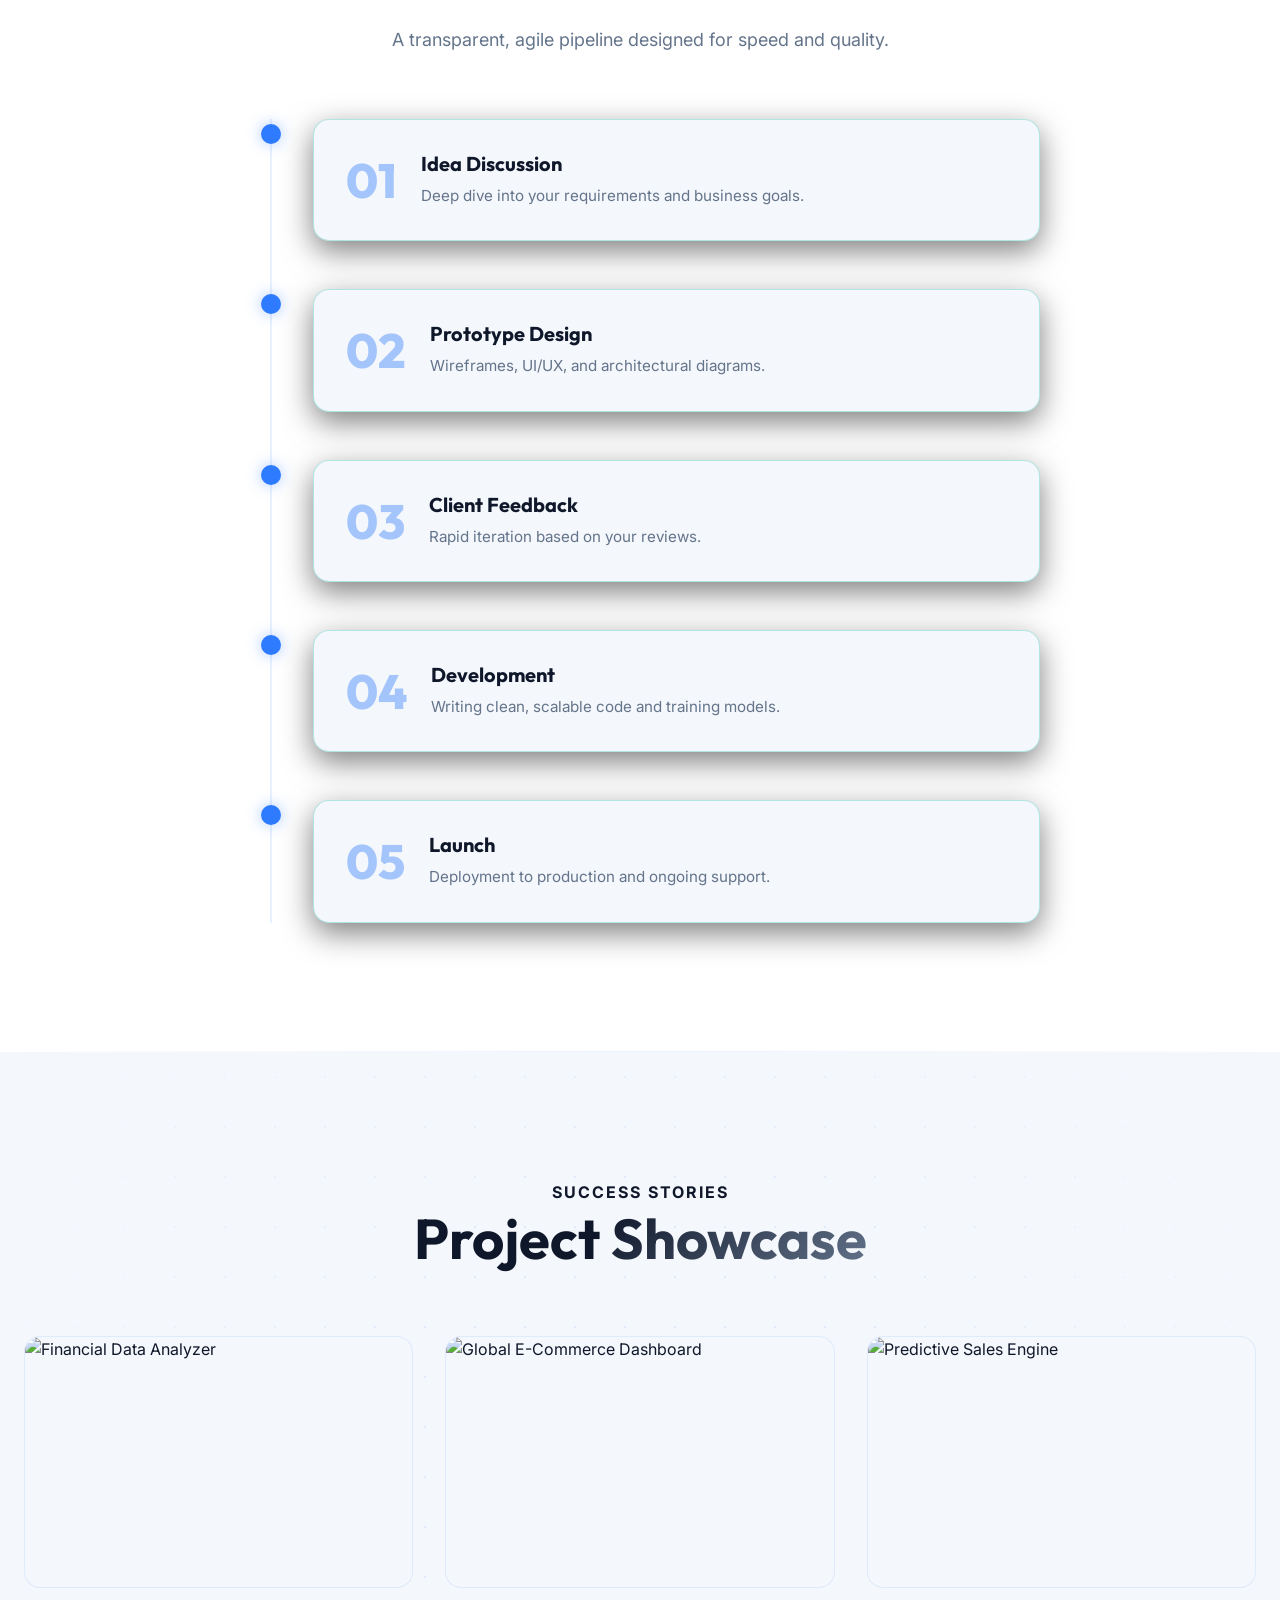
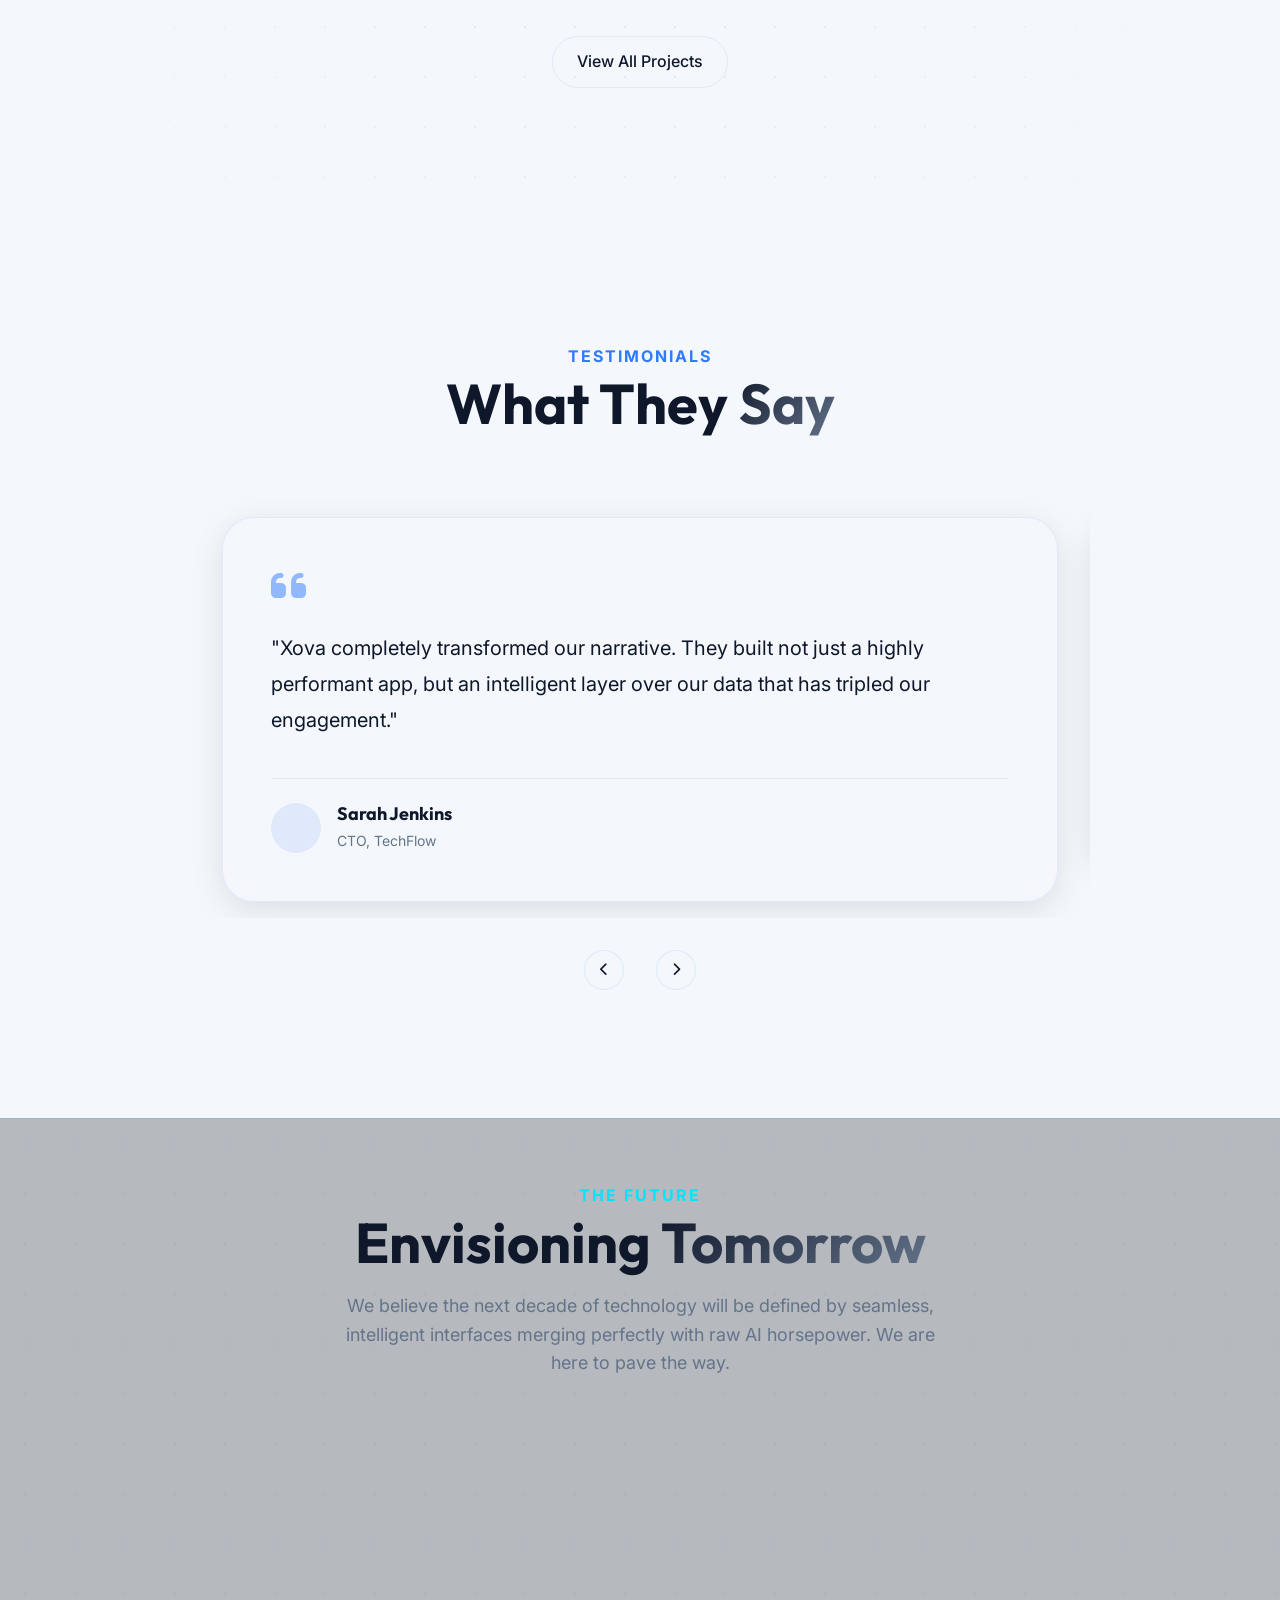
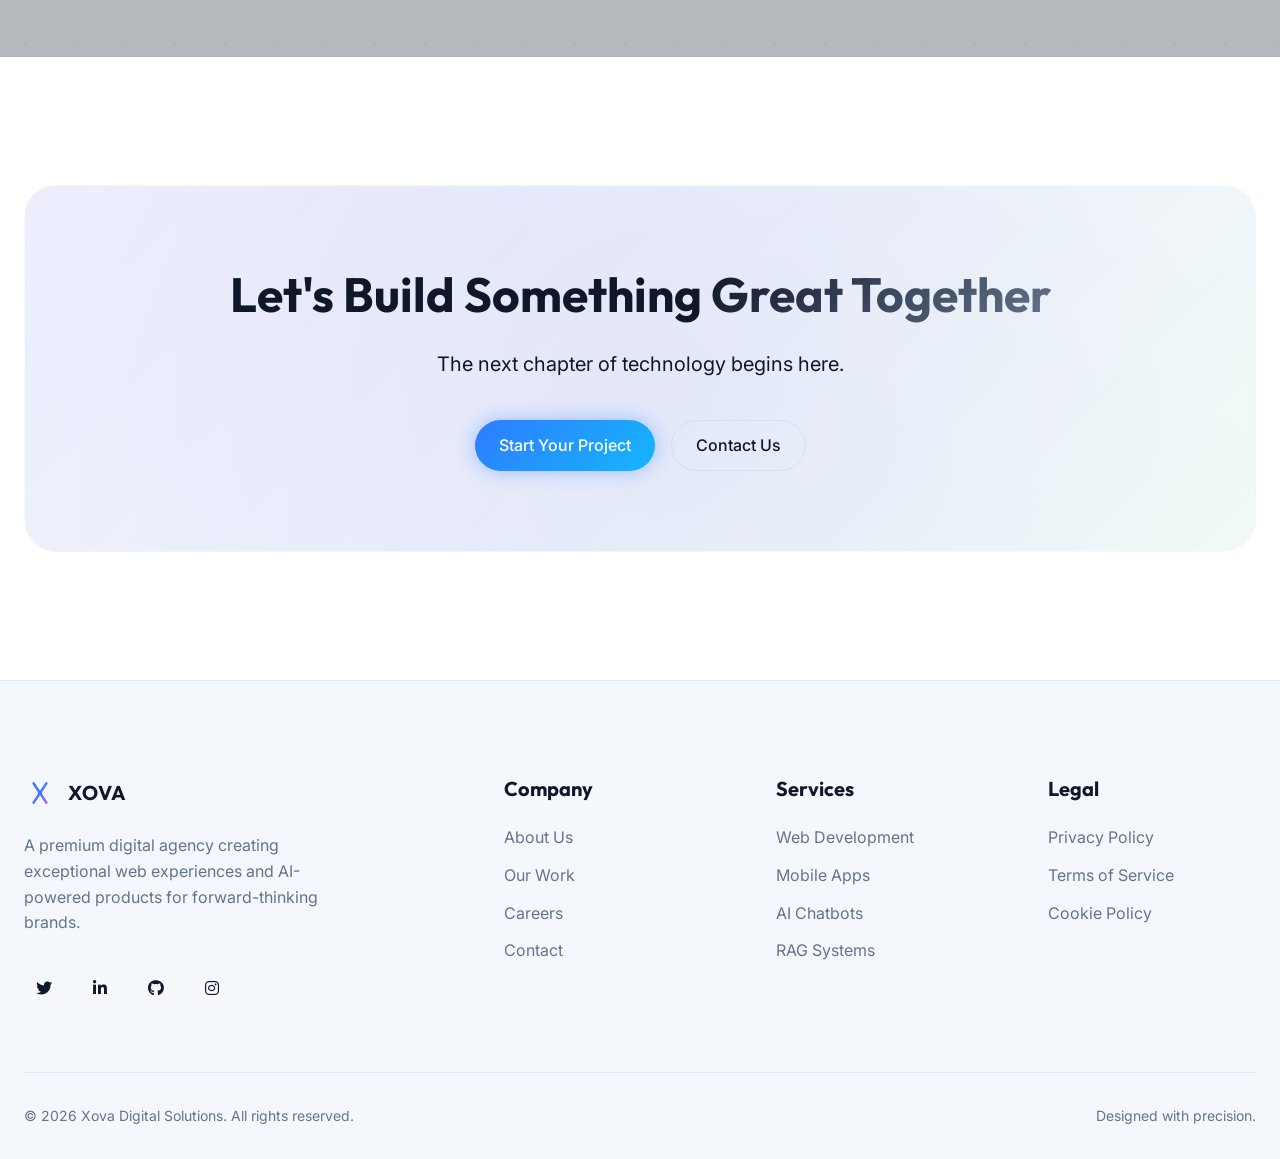
==== commit 7c41fcba: "themese2" ====
--- a/index.html
+++ b/index.html
@@ -24,7 +24,18 @@
     <nav class="navbar">
         <div class="container">
             <a href="index.html" class="logo">
-                <img src="assets/images/xova-logo.png" alt="Xova Logo" class="logo-img">
+                <svg class="xova-logo" viewBox="0 0 100 100" xmlns="http://www.w3.org/2000/svg">
+                    <defs>
+                        <linearGradient id="logoGrad" x1="0%" y1="0%" x2="100%" y2="100%">
+                            <stop offset="0%" stop-color="#2E7BFF" />
+                            <stop offset="100%" stop-color="#8A6BFF" />
+                        </linearGradient>
+                    </defs>
+                    <!-- Refined Professional X -->
+                    <path class="x-path" d="M 30 20 L 70 80 M 70 20 L 30 80" stroke="url(#logoGrad)" stroke-width="8" stroke-linecap="round" fill="none" />
+                    <circle class="dot" cx="50" cy="50" r="6" fill="#00E5FF" />
+                    <path d="M 15 50 L 30 50 M 70 50 L 85 50" stroke="url(#logoGrad)" stroke-width="4" stroke-linecap="round" opacity="0.5" />
+                </svg>
                 <span class="brand-name">XOVA</span>
             </a>
 
@@ -35,7 +46,19 @@
                 <a href="about.html">About</a>
                 <a href="contact.html">Contact</a>
                 <button id="themeToggle" class="theme-toggle-btn" aria-label="Toggle Theme">
-                    <i class="fa-solid fa-moon"></i>
+                    <svg class="theme-icon" viewBox="0 0 24 24" fill="none" stroke="currentColor" stroke-width="2" stroke-linecap="round" stroke-linejoin="round">
+                        <circle cx="12" cy="12" r="5" fill="currentColor" />
+                        <g class="sun-rays">
+                            <line x1="12" y1="1" x2="12" y2="3" />
+                            <line x1="12" y1="21" x2="12" y2="23" />
+                            <line x1="4.22" y1="4.22" x2="5.64" y2="5.64" />
+                            <line x1="18.36" y1="18.36" x2="19.78" y2="19.78" />
+                            <line x1="1" y1="12" x2="3" y2="12" />
+                            <line x1="21" y1="12" x2="23" y2="12" />
+                            <line x1="4.22" y1="19.78" x2="5.64" y2="18.36" />
+                            <line x1="18.36" y1="5.64" x2="19.78" y2="4.22" />
+                        </g>
+                    </svg>
                 </button>
             </div>
 
@@ -456,7 +479,17 @@
             <div class="footer-grid reveal">
                 <div class="footer-brand">
                     <a href="index.html" class="logo">
-                        <img src="assets/images/xova-logo.png" alt="Xova Digital Solutions Logo" class="logo-img">
+                        <svg class="xova-logo" viewBox="0 0 100 100" xmlns="http://www.w3.org/2000/svg">
+                            <defs>
+                                <linearGradient id="footerLogoGrad" x1="0%" y1="0%" x2="100%" y2="100%">
+                                    <stop offset="0%" stop-color="#2E7BFF" />
+                                    <stop offset="100%" stop-color="#8A6BFF" />
+                                </linearGradient>
+                            </defs>
+                            <path class="x-path" d="M 30 20 L 70 80 M 70 20 L 30 80" stroke="url(#footerLogoGrad)" stroke-width="8" stroke-linecap="round" fill="none" />
+                            <circle class="dot" cx="50" cy="50" r="6" fill="#00E5FF" />
+                        </svg>
+                        <span class="brand-name">XOVA</span>
                     </a>
                     <p>A premium digital agency creating exceptional web experiences and AI-powered products for
                         forward-thinking brands.</p>
--- a/css/styles.css
+++ b/css/styles.css
@@ -370,18 +370,122 @@
   letter-spacing: 1px;
   text-transform: uppercase;
   color: var(--nav-text);
-}
-
-.logo-img {
+  font-family: var(--font-display);
+}
+
+.xova-logo {
+  width: 32px;
+  height: 32px;
+  transition: transform var(--transition-normal);
+}
+
+.logo:hover .xova-logo {
+  transform: rotate(15deg) scale(1.1);
+}
+
+.xova-logo .node {
+  animation: pulseNode 3s infinite ease-in-out;
+}
+
+@keyframes pulseNode {
+  0%, 100% { opacity: 1; r: 5; }
+  50% { opacity: 0.7; r: 6; }
+}
+
+@media (max-width: 480px) {
+  .xova-logo {
+    width: 28px;
+    height: 28px;
+  }
+}
+
+/* Professional SVG Logo Styles */
+.xova-logo .x-path {
+  stroke-dasharray: 1000;
+  stroke-dashoffset: 1000;
+  animation: drawProfessional 3s cubic-bezier(0.4, 0, 0.2, 1) forwards;
+}
+
+.xova-logo .dot {
+  fill: var(--primary);
+  filter: drop-shadow(0 0 5px var(--primary-glow));
+  animation: logoPulse 4s infinite alternate;
+}
+
+@keyframes drawProfessional {
+  to { stroke-dashoffset: 0; }
+}
+
+@keyframes logoPulse {
+  0% { transform: scale(1); opacity: 0.8; }
+  100% { transform: scale(1.2); opacity: 1; filter: drop-shadow(0 0 10px var(--secondary-glow)); }
+}
+
+/* Custom Theme Toggle Button */
+.theme-toggle-btn {
+  background: var(--glass-bg);
+  border: 1px solid var(--glass-border);
+  padding: 0.6rem;
+  border-radius: 12px;
+  cursor: pointer;
+  display: flex;
+  align-items: center;
+  justify-content: center;
+  transition: all 0.3s cubic-bezier(0.4, 0, 0.2, 1);
+  position: relative;
+  overflow: hidden;
+  color: var(--nav-text);
+  width: 42px;
   height: 42px;
-  width: auto;
-  transition: height var(--transition-normal);
-}
-
-@media (max-width: 480px) {
-  .logo-img {
-    height: 34px;
-  }
+}
+
+.theme-toggle-btn:hover {
+  background: rgba(255, 255, 255, 0.1);
+  box-shadow: 0 0 20px var(--primary-glow);
+  transform: translateY(-2px);
+}
+
+.theme-toggle-btn svg {
+  width: 20px;
+  height: 20px;
+  transition: transform 0.5s cubic-bezier(0.4, 0, 0.2, 1);
+}
+
+.theme-toggle-btn:active {
+  transform: scale(0.95);
+}
+
+[data-theme="light"] .theme-toggle-btn {
+  background: #F4F7FB;
+  border-color: #E2E8F0;
+  color: #0F172A;
+}
+
+[data-theme="light"] .theme-toggle-btn:hover {
+  box-shadow: 0 5px 15px rgba(0, 0, 0, 0.05);
+}
+
+/* SVG Toggle Icon Animations */
+.theme-icon .sun-rays {
+  transform-origin: center;
+  transition: opacity 0.3s ease, transform 0.5s ease;
+}
+
+.theme-icon .moon-mask {
+  transition: transform 0.5s ease;
+}
+
+[data-theme="light"] .theme-icon .sun-rays {
+  opacity: 1;
+}
+
+[data-theme="dark"] .theme-icon .sun-rays {
+  opacity: 0;
+  transform: scale(0);
+}
+
+[data-theme="light"] .theme-icon .moon-mask {
+  transform: translate(12px, -12px);
 }
 
 .logo-accent {
@@ -1626,3 +1730,41 @@
   margin-bottom: 1rem;
 }
 
+/* Vision Section Visuals */
+.vision-visual {
+  position: relative;
+  display: flex;
+  justify-content: center;
+  align-items: center;
+  padding: 2rem;
+}
+
+.vision-orb-container {
+  position: relative;
+  width: 300px;
+  height: 300px;
+}
+
+.vision-orb-svg {
+  width: 100%;
+  height: 100%;
+  filter: drop-shadow(0 0 20px var(--primary-glow));
+}
+
+.vision-glow {
+  position: absolute;
+  top: 50%;
+  left: 50%;
+  transform: translate(-50%, -50%);
+  width: 200px;
+  height: 200px;
+  background: radial-gradient(circle, var(--primary-glow) 0%, transparent 70%);
+  border-radius: 50%;
+  z-index: -1;
+  animation: visionPulse 4s infinite ease-in-out;
+}
+
+@keyframes visionPulse {
+  0%, 100% { transform: translate(-50%, -50%) scale(1); opacity: 0.5; }
+  50% { transform: translate(-50%, -50%) scale(1.3); opacity: 0.2; }
+}
